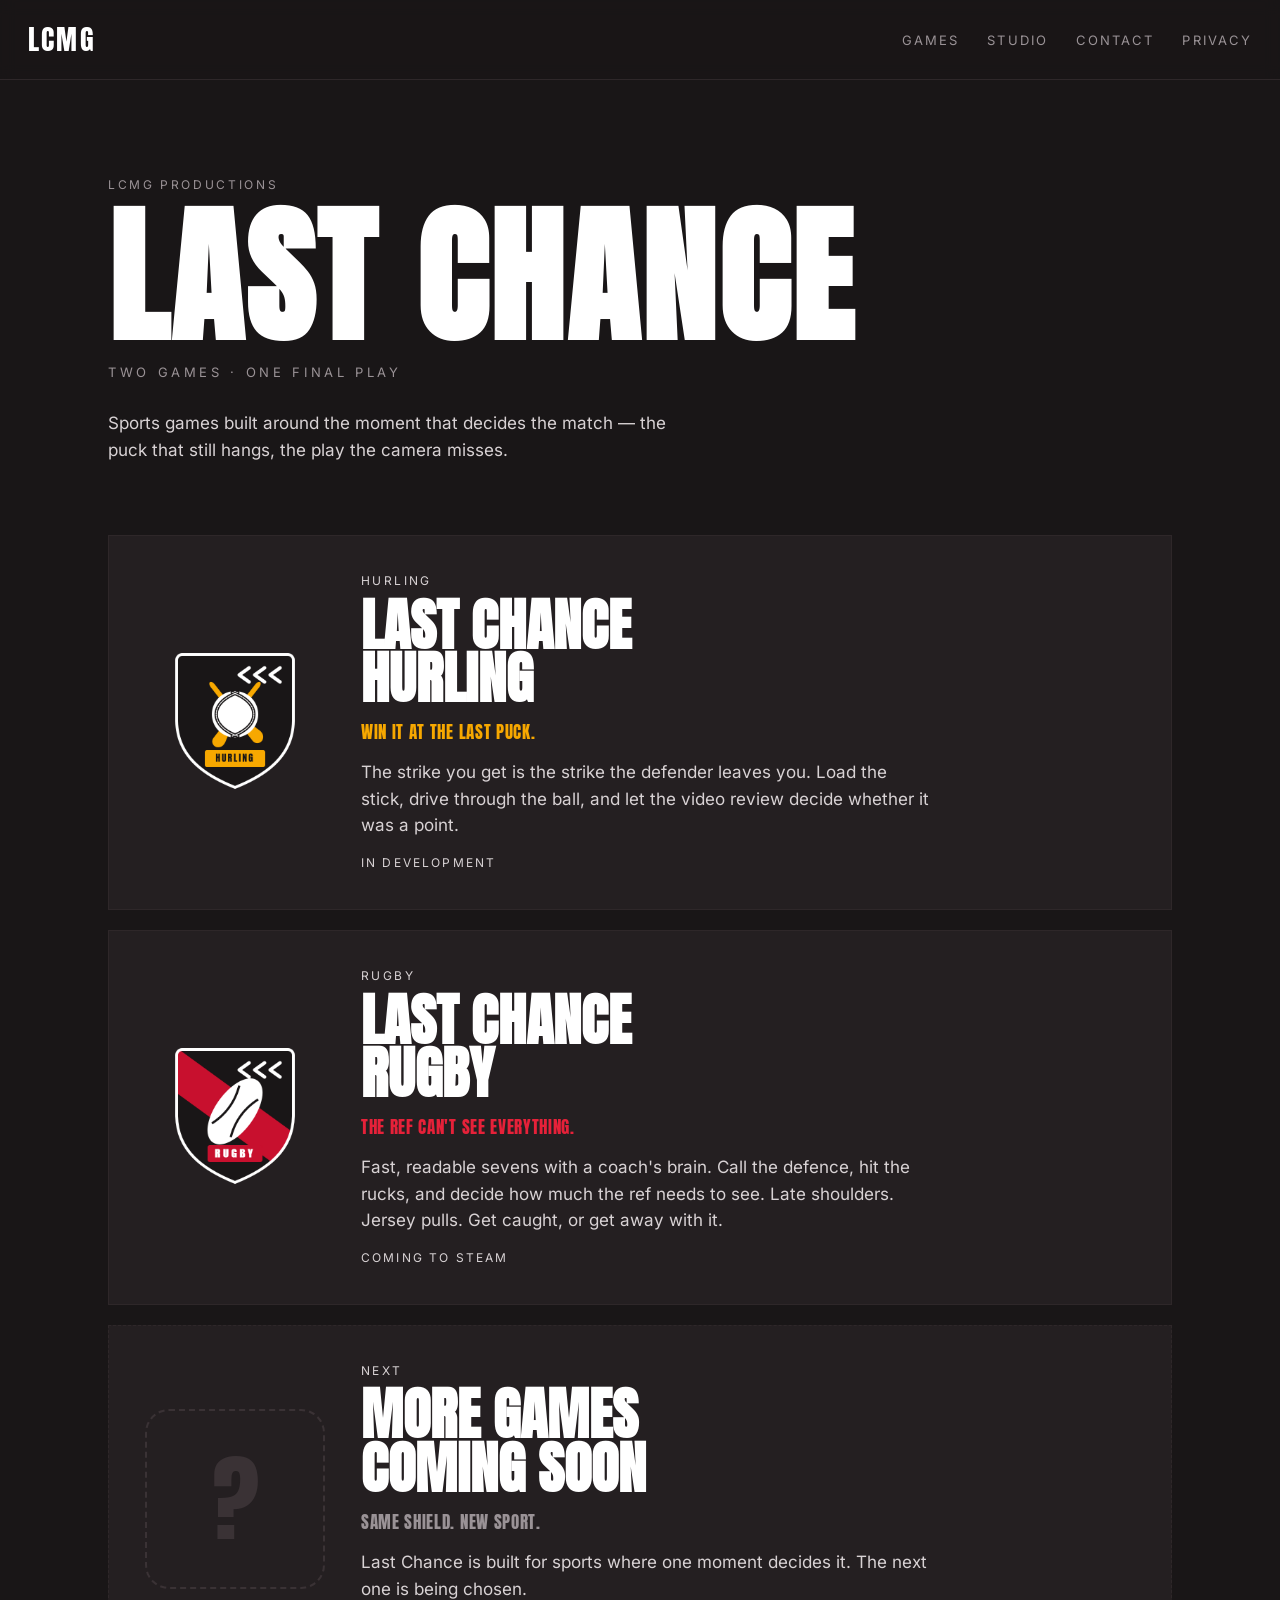
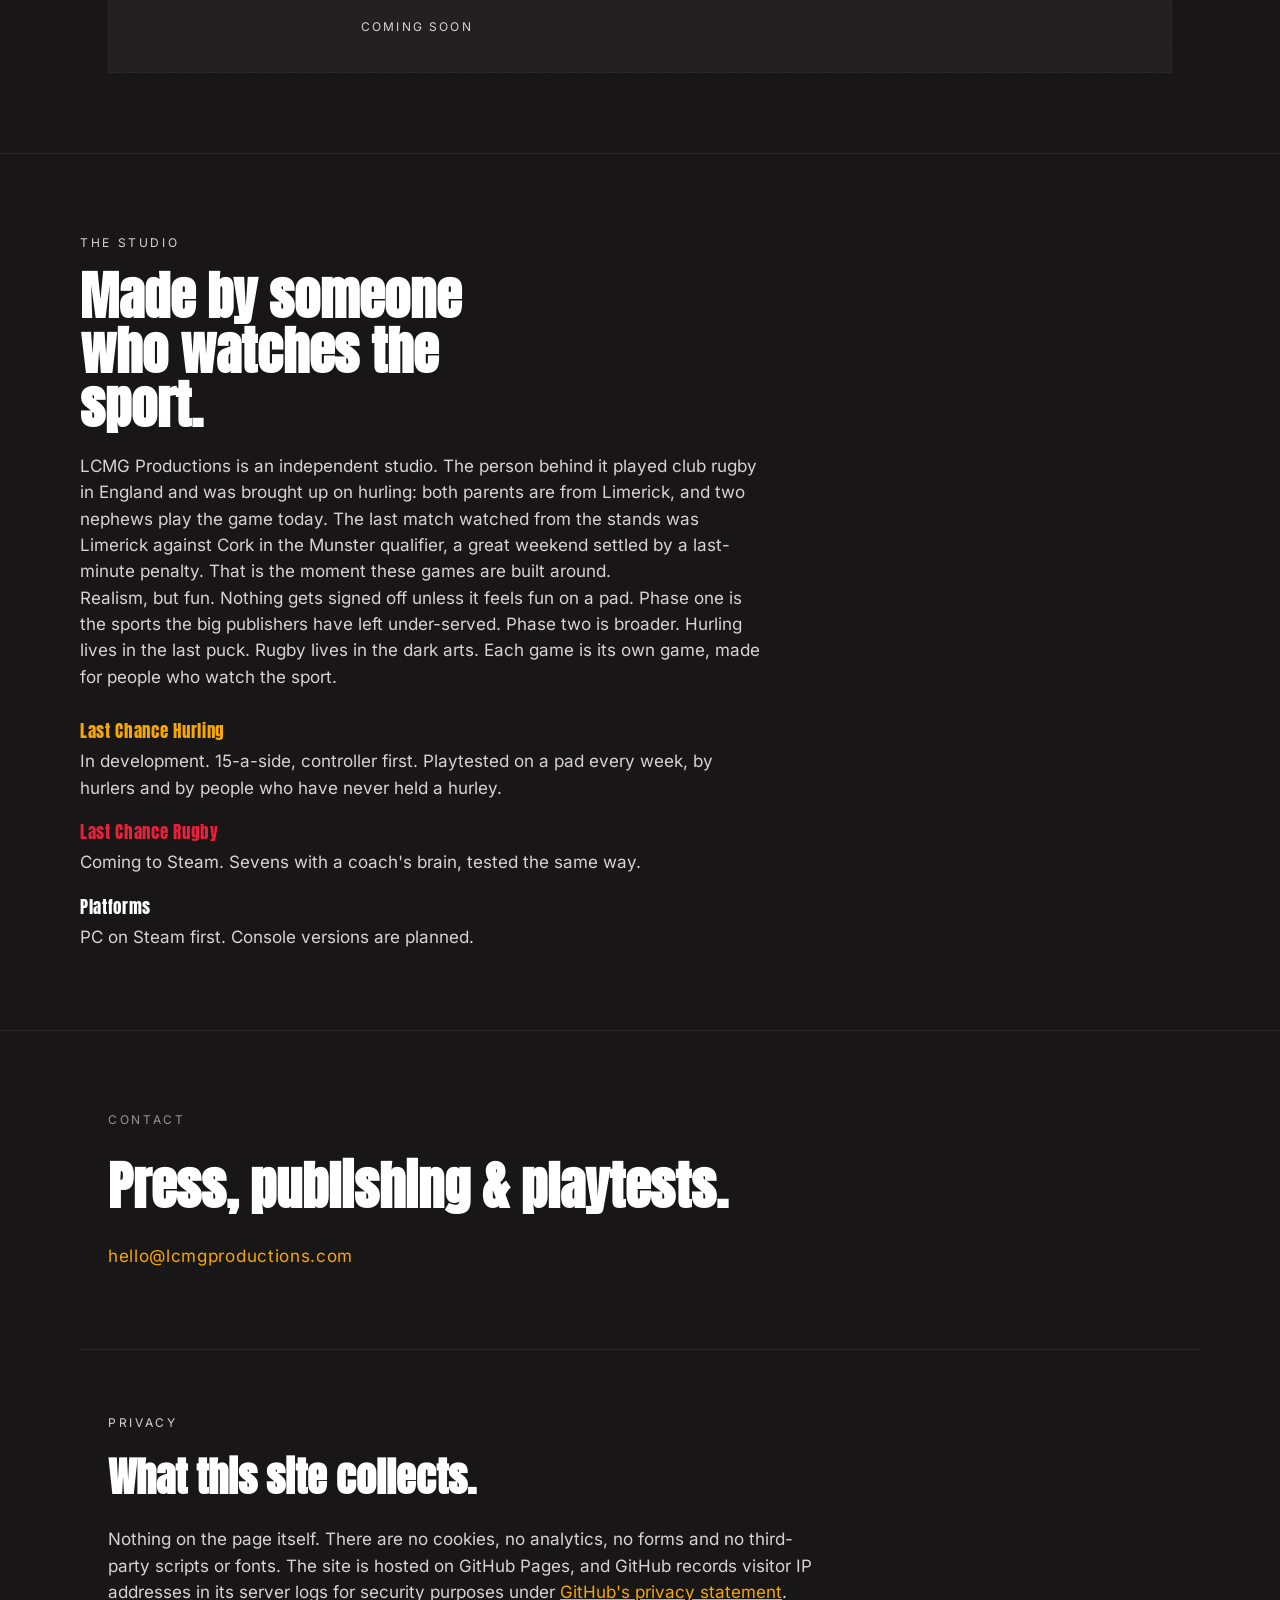
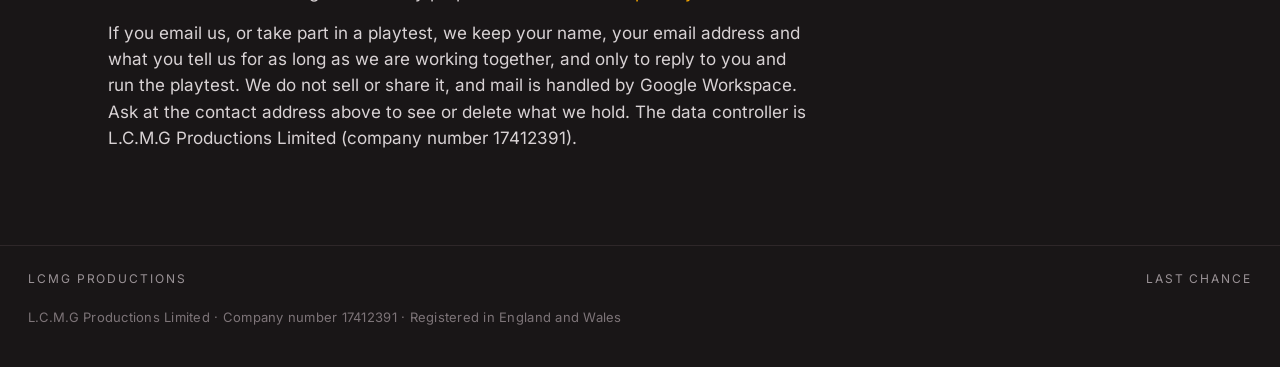
==== index.html @ e0567790 "Footer: L.C.M.G Productions Limited, company number 17412391, registered in England and Wales; the c" ====
<!DOCTYPE html>
<html lang="en">
<head>
  <meta charset="utf-8" />
  <meta name="viewport" content="width=device-width, initial-scale=1" />
  <title>LCMG Productions — Last Chance</title>
  <meta name="description" content="LCMG Productions makes Last Chance Hurling and Last Chance Rugby. Two games. One final play." />
  <meta name="theme-color" content="#191617" />
  <link rel="icon" href="assets/favicon.ico" sizes="any" />
  <link rel="icon" type="image/png" sizes="32x32" href="assets/favicon-32.png" />
  <link rel="icon" type="image/png" sizes="64x64" href="assets/favicon-64.png" />
  <link rel="apple-touch-icon" href="assets/favicon-128.png" />
  <meta property="og:type" content="website" />
  <meta property="og:site_name" content="LCMG Productions" />
  <meta property="og:title" content="Last Chance" />
  <meta property="og:description" content="Two games. One final play. Hurling and rugby from LCMG Productions." />
  <meta property="og:image" content="https://mg08m.github.io/lcmgproductions-site/assets/og-1200x630.jpg" />
  <meta property="og:image:width" content="1200" />
  <meta property="og:image:height" content="630" />
  <meta name="twitter:card" content="summary_large_image" />
  <meta name="twitter:title" content="Last Chance" />
  <meta name="twitter:description" content="Two games. One final play. Hurling and rugby from LCMG Productions." />
  <meta name="twitter:image" content="https://mg08m.github.io/lcmgproductions-site/assets/og-1200x630.jpg" />
  <link rel="stylesheet" href="styles.css" />
  <link rel="canonical" href="https://mg08m.github.io/lcmgproductions-site/" />
</head>
<body>
  <header class="nav">
    <a class="wordmark" href="#top">LCMG</a>
    <nav>
      <a href="#games">Games</a>
      <a href="#studio">Studio</a>
      <a href="#contact">Contact</a>
      <a href="#privacy">Privacy</a>
    </nav>
  </header>

  <main id="top">
    <section class="hero">
      <p class="kicker">LCMG Productions</p>
      <h1>LAST CHANCE</h1>
      <p class="sub">TWO GAMES · ONE FINAL PLAY</p>
      <p class="lede">
        Sports games built around the moment that decides the match —
        the puck that still hangs, the play the camera misses.
      </p>
    </section>

    <section id="games" class="games">
      <article class="game hurling">
        <img class="crest" src="assets/lch-crest.png" alt="Last Chance Hurling crest" />
        <div class="copy">
          <p class="sport">Hurling</p>
          <h2>LAST CHANCE<br />HURLING</h2>
          <p class="tag">WIN IT AT THE LAST PUCK.</p>
          <p>
            The strike you get is the strike the defender leaves you.
            Load the stick, drive through the ball, and let the video review decide
            whether it was a point.
          </p>
          <p class="status">In development</p>
        </div>
      </article>

      <article class="game rugby">
        <img class="crest" src="assets/lcr-crest.png" alt="Last Chance Rugby crest" />
        <div class="copy">
          <p class="sport">Rugby</p>
          <h2>LAST CHANCE<br />RUGBY</h2>
          <p class="tag">THE REF CAN'T SEE EVERYTHING.</p>
          <p>
            Fast, readable sevens with a coach's brain. Call the defence,
            hit the rucks, and decide how much the ref needs to see.
            Late shoulders. Jersey pulls. Get caught, or get away with it.
          </p>
          <p class="status">Coming to Steam</p>
        </div>
      </article>

      <article class="game more">
        <div class="crest crest-more" aria-hidden="true">?</div>
        <div class="copy">
          <p class="sport">Next</p>
          <h2>MORE GAMES<br />COMING SOON</h2>
          <p class="tag">SAME SHIELD. NEW SPORT.</p>
          <p>
            Last Chance is built for sports where one moment decides it.
            The next one is being chosen.
          </p>
          <p class="status">Coming soon</p>
        </div>
      </article>
    </section>

    <section id="studio" class="studio">
      <div class="studio-inner">
        <p class="kicker">The studio</p>
        <h2>Made by someone who watches the sport.</h2>
        <p>
          LCMG Productions is an independent studio. The person behind it
          played club rugby in England and was brought up on hurling: both
          parents are from Limerick, and two nephews play the game today.
          The last match watched from the stands was Limerick against Cork
          in the Munster qualifier, a great weekend settled by a last-minute
          penalty. That is the moment these games are built around.
        </p>
        <p>
          Realism, but fun. Nothing gets signed off unless it feels fun on a
          pad. Phase one is the sports the big publishers have left
          under-served. Phase two is broader. Hurling lives in the last puck.
          Rugby lives in the dark arts. Each game is its own game, made for
          people who watch the sport.
        </p>
        <dl class="progress">
          <div><dt>Last Chance Hurling</dt><dd>In development. 15-a-side, controller first. Playtested on a pad every week, by hurlers and by people who have never held a hurley.</dd></div>
          <div><dt>Last Chance Rugby</dt><dd>Coming to Steam. Sevens with a coach's brain, tested the same way.</dd></div>
          <div><dt>Platforms</dt><dd>PC on Steam first. Console versions are planned.</dd></div>
        </dl>
      </div>
    </section>

    <section id="contact" class="contact">
      <p class="kicker">Contact</p>
      <h2>Press, publishing &amp; playtests.</h2>
      <p>
        <a href="mailto:hello@lcmgproductions.com">hello@lcmgproductions.com</a>
      </p>
    </section>
    <section id="privacy" class="privacy">
      <p class="kicker">Privacy</p>
      <h2>What this site collects.</h2>
      <p>
        Nothing on the page itself. There are no cookies, no analytics, no
        forms and no third-party scripts or fonts. The site is hosted on
        GitHub Pages, and GitHub records visitor IP addresses in its server
        logs for security purposes under
        <a href="https://docs.github.com/en/site-policy/privacy-policies/github-general-privacy-statement">GitHub's privacy statement</a>.
      </p>
      <p>
        If you email us, or take part in a playtest, we keep your name, your
        email address and what you tell us for as long as we are working
        together, and only to reply to you and run the playtest. We do not
        sell or share it, and mail is handled by Google Workspace. Ask at the
        contact address above to see or delete what we hold. The data
        controller is L.C.M.G Productions Limited (company number 17412391).
      </p>
    </section>
  </main>

  <footer>
    <div class="foot-row">
      <span>LCMG Productions</span>
      <span>Last Chance</span>
    </div>
    <p class="legal">
      L.C.M.G Productions Limited &middot; Company number 17412391 &middot;
      Registered in England and Wales
    </p>
  </footer>
</body>
</html>
---- styles.css ----
@font-face {
  font-family: "Anton";
  font-style: normal;
  font-weight: 400;
  font-display: swap;
  src: url("fonts/anton-latin.woff2") format("woff2");
}
@font-face {
  font-family: "Inter";
  font-style: normal;
  font-weight: 400 600;
  font-display: swap;
  src: url("fonts/inter-latin.woff2") format("woff2");
}

:root {
  --ground: #191617;
  --panel: #241f21;
  --ink: #ffffff;
  --dim: #9a9296;
  --crimson: #c8102e;
  --crimson-hot: #e62139;
  --saffron: #f7a800;
  --max: 1120px;
}

* { box-sizing: border-box; margin: 0; padding: 0; }

html { scroll-behavior: smooth; }

body {
  background: var(--ground);
  color: var(--ink);
  font-family: Inter, system-ui, sans-serif;
  font-size: 17px;
  line-height: 1.55;
}

a { color: inherit; }

.nav {
  position: sticky;
  top: 0;
  z-index: 10;
  display: flex;
  align-items: center;
  justify-content: space-between;
  padding: 18px 28px;
  background: rgba(25, 22, 23, 0.92);
  border-bottom: 1px solid #2e2729;
  backdrop-filter: blur(8px);
}

.wordmark {
  font-family: Anton, Impact, sans-serif;
  font-size: 28px;
  letter-spacing: 0.08em;
  text-decoration: none;
}

.nav nav { display: flex; gap: 28px; }
.nav nav a {
  color: var(--dim);
  text-decoration: none;
  font-size: 13px;
  letter-spacing: 0.16em;
  text-transform: uppercase;
}
.nav nav a:hover { color: var(--ink); }

.hero {
  max-width: var(--max);
  margin: 0 auto;
  padding: 96px 28px 72px;
}

.kicker {
  color: var(--dim);
  letter-spacing: 0.22em;
  text-transform: uppercase;
  font-size: 12px;
  margin-bottom: 16px;
}

.hero h1 {
  font-family: Anton, Impact, sans-serif;
  font-size: clamp(72px, 14vw, 148px);
  line-height: 0.9;
  letter-spacing: 0.02em;
}

.hero .sub {
  margin-top: 18px;
  letter-spacing: 0.28em;
  color: var(--dim);
  font-size: 13px;
}

.hero .lede {
  max-width: 560px;
  margin-top: 28px;
  color: #d8d2d4;
}

.games {
  max-width: var(--max);
  margin: 0 auto;
  padding: 0 28px 80px;
  display: grid;
  gap: 20px;
}

.game {
  display: grid;
  grid-template-columns: 180px 1fr;
  gap: 36px;
  align-items: center;
  background: var(--panel);
  padding: 36px;
  border: 1px solid #2e2729;
}

.game .crest {
  width: 180px;
  height: 180px;
  object-fit: contain;
}

.sport {
  letter-spacing: 0.2em;
  text-transform: uppercase;
  font-size: 12px;
  color: var(--dim);
}

.game h2 {
  font-family: Anton, Impact, sans-serif;
  font-size: clamp(36px, 6vw, 56px);
  line-height: 0.95;
  margin: 8px 0 14px;
}

.tag {
  font-family: Anton, Impact, sans-serif;
  letter-spacing: 0.04em;
  margin-bottom: 14px;
}

.rugby .tag { color: var(--crimson-hot); }
.hurling .tag { color: var(--saffron); }
.more .tag { color: var(--dim); }

.game.more { border-style: dashed; }
.crest-more {
  display: grid;
  place-items: center;
  font-family: Anton, Impact, sans-serif;
  font-size: 96px;
  color: #3a3235;
  border: 2px dashed #3a3235;
  border-radius: 24px;
}

.game p { color: #d8d2d4; max-width: 52ch; }

.status {
  margin-top: 16px;
  font-size: 12px;
  letter-spacing: 0.18em;
  text-transform: uppercase;
  color: var(--dim);
}

.progress { display: grid; gap: 18px; margin-top: 28px; }
.progress dt {
  font-family: Anton, Impact, sans-serif;
  letter-spacing: 0.04em;
  color: var(--saffron);
  margin-bottom: 4px;
}
.progress div:nth-child(2) dt { color: var(--crimson-hot); }
.progress div:nth-child(3) dt { color: var(--ink); }
.progress dd { color: #d8d2d4; max-width: 60ch; }

.privacy {
  max-width: var(--max);
  margin: 0 auto;
  padding: 64px 28px 80px;
  border-top: 1px solid #2e2729;
}
.privacy h2 {
  font-family: Anton, Impact, sans-serif;
  font-size: clamp(28px, 4vw, 40px);
  margin: 8px 0 18px;
}
.privacy p { color: #d8d2d4; max-width: 64ch; margin-bottom: 14px; }
.privacy a { color: var(--saffron); }

.studio {
  border-top: 1px solid #2e2729;
  border-bottom: 1px solid #2e2729;
  padding: 80px 28px;
}

.studio-inner { max-width: var(--max); margin: 0 auto; }

.studio h2 {
  font-family: Anton, Impact, sans-serif;
  font-size: clamp(32px, 5vw, 52px);
  line-height: 1.05;
  max-width: 16ch;
  margin-bottom: 20px;
}

.studio p { max-width: 62ch; color: #d8d2d4; }

.contact {
  max-width: var(--max);
  margin: 0 auto;
  padding: 80px 28px;
}

.contact h2 {
  font-family: Anton, Impact, sans-serif;
  font-size: clamp(32px, 5vw, 52px);
  margin-bottom: 16px;
}

.contact a {
  color: var(--saffron);
  text-decoration: none;
  letter-spacing: 0.04em;
}
.contact a:hover { text-decoration: underline; }

footer {
  padding: 24px 28px 40px;
  color: var(--dim);
  font-size: 12px;
  letter-spacing: 0.16em;
  text-transform: uppercase;
  border-top: 1px solid #2e2729;
}
.foot-row { display: flex; justify-content: space-between; }
footer .legal {
  margin-top: 18px;
  text-transform: none;
  letter-spacing: 0.02em;
  font-size: 13px;
  color: #7d7478;
}

@media (max-width: 720px) {
  .game { grid-template-columns: 1fr; }
  .game .crest { width: 140px; height: 140px; }
  .nav nav { gap: 16px; }
}
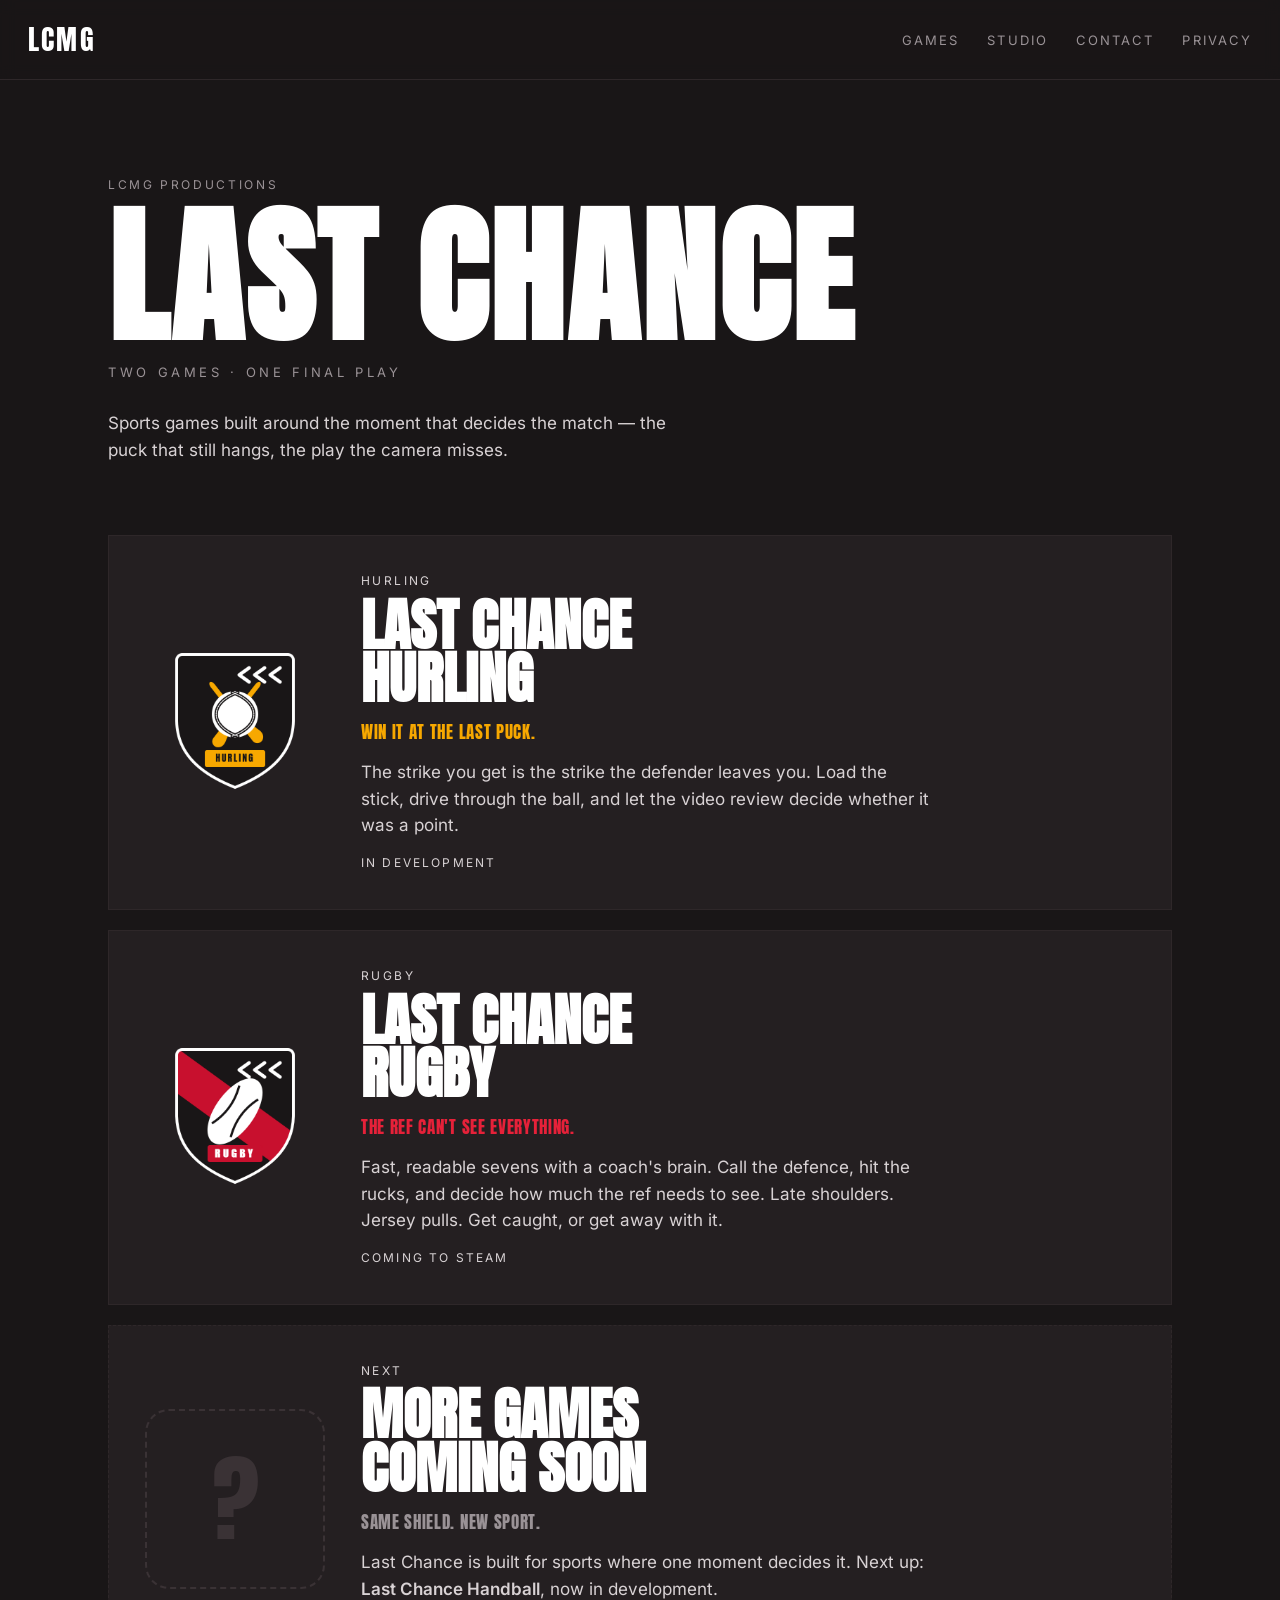
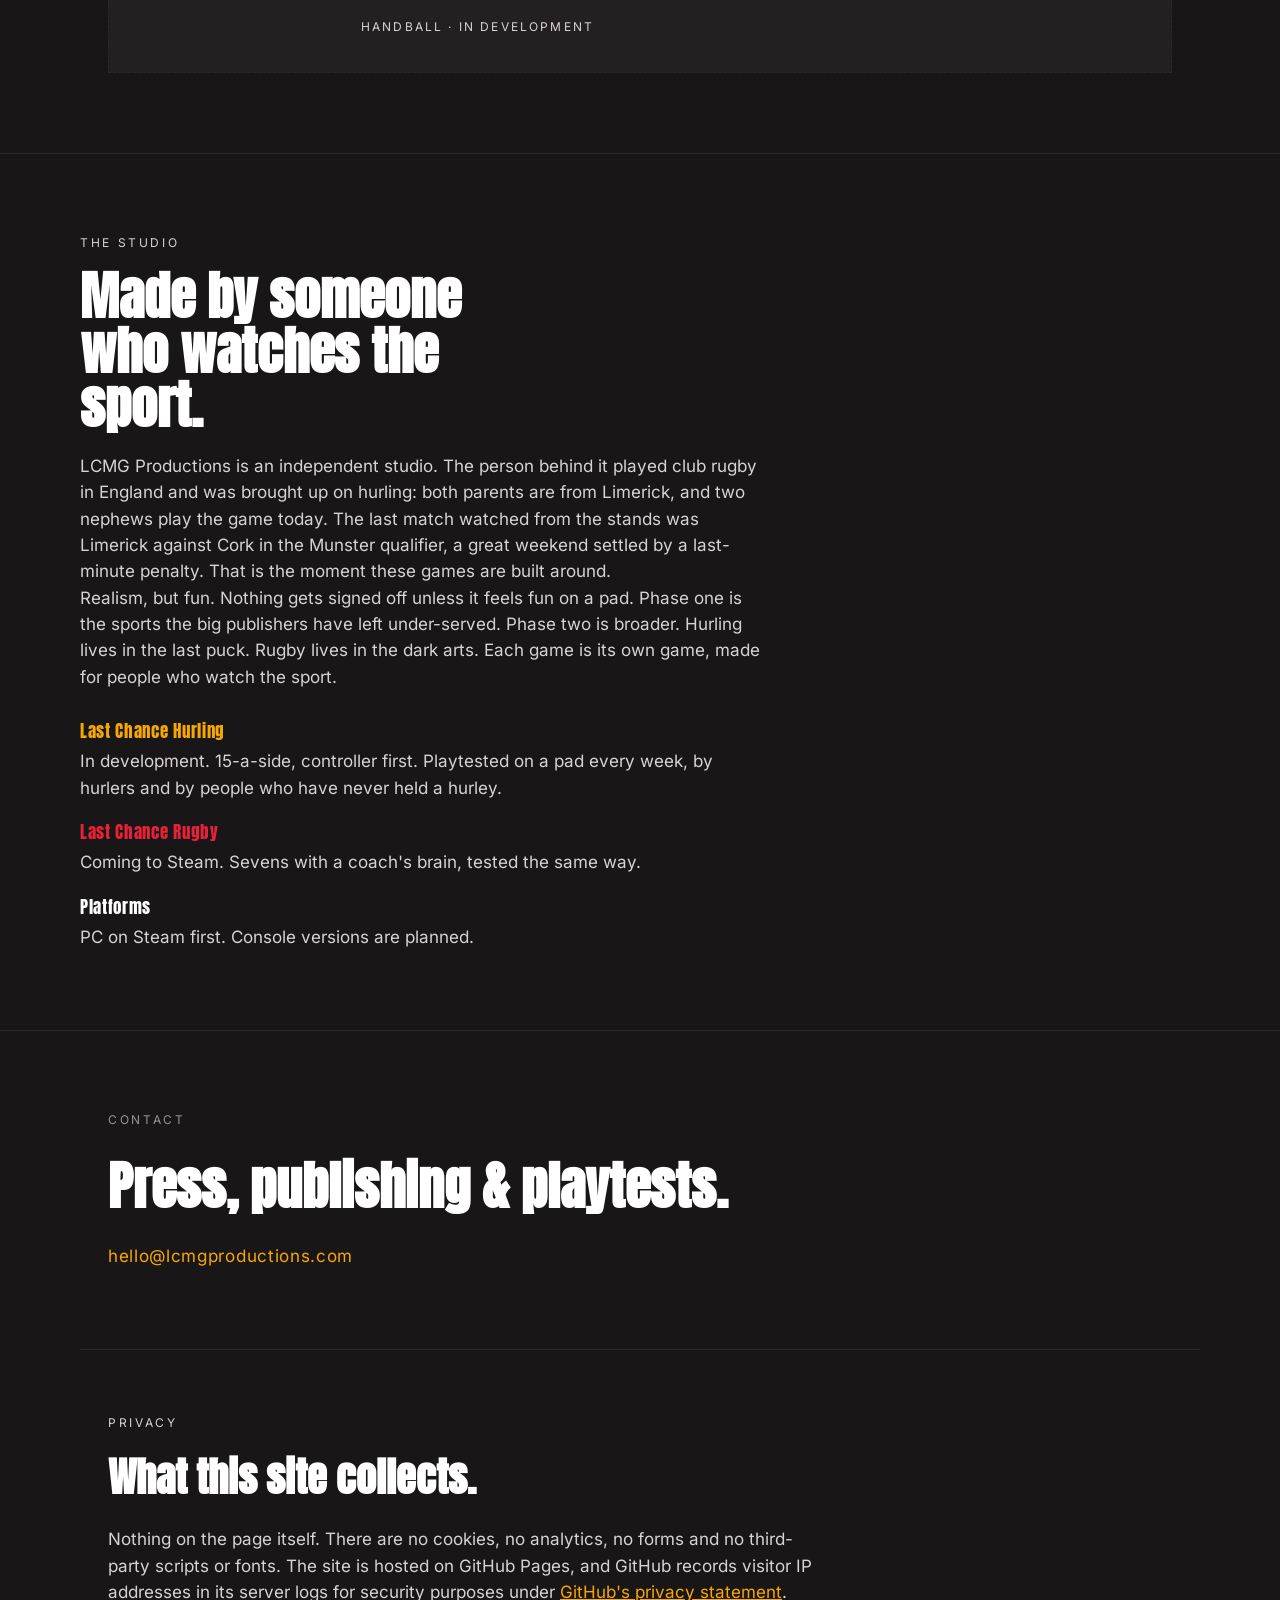
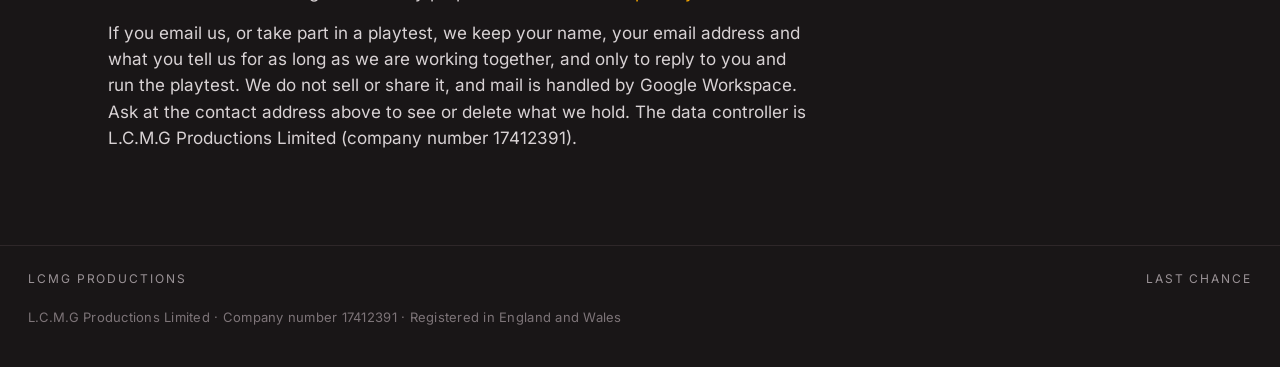
==== commit d30ff85f: "Coming-soon card names Handball as the next Last Chance game Co-Authored-By: Claude Fable 5.1 <norep" ====
--- a/index.html
+++ b/index.html
@@ -14,15 +14,15 @@
   <meta property="og:site_name" content="LCMG Productions" />
   <meta property="og:title" content="Last Chance" />
   <meta property="og:description" content="Two games. One final play. Hurling and rugby from LCMG Productions." />
-  <meta property="og:image" content="https://mg08m.github.io/lcmgproductions-site/assets/og-1200x630.jpg" />
+  <meta property="og:image" content="https://lcmgproductions.com/assets/og-1200x630.jpg" />
   <meta property="og:image:width" content="1200" />
   <meta property="og:image:height" content="630" />
   <meta name="twitter:card" content="summary_large_image" />
   <meta name="twitter:title" content="Last Chance" />
   <meta name="twitter:description" content="Two games. One final play. Hurling and rugby from LCMG Productions." />
-  <meta name="twitter:image" content="https://mg08m.github.io/lcmgproductions-site/assets/og-1200x630.jpg" />
+  <meta name="twitter:image" content="https://lcmgproductions.com/assets/og-1200x630.jpg" />
   <link rel="stylesheet" href="styles.css" />
-  <link rel="canonical" href="https://mg08m.github.io/lcmgproductions-site/" />
+  <link rel="canonical" href="https://lcmgproductions.com/" />
 </head>
 <body>
   <header class="nav">
@@ -85,9 +85,9 @@
           <p class="tag">SAME SHIELD. NEW SPORT.</p>
           <p>
             Last Chance is built for sports where one moment decides it.
-            The next one is being chosen.
+            Next up: <strong>Last Chance Handball</strong>, now in development.
           </p>
-          <p class="status">Coming soon</p>
+          <p class="status">Handball &middot; In development</p>
         </div>
       </article>
     </section>
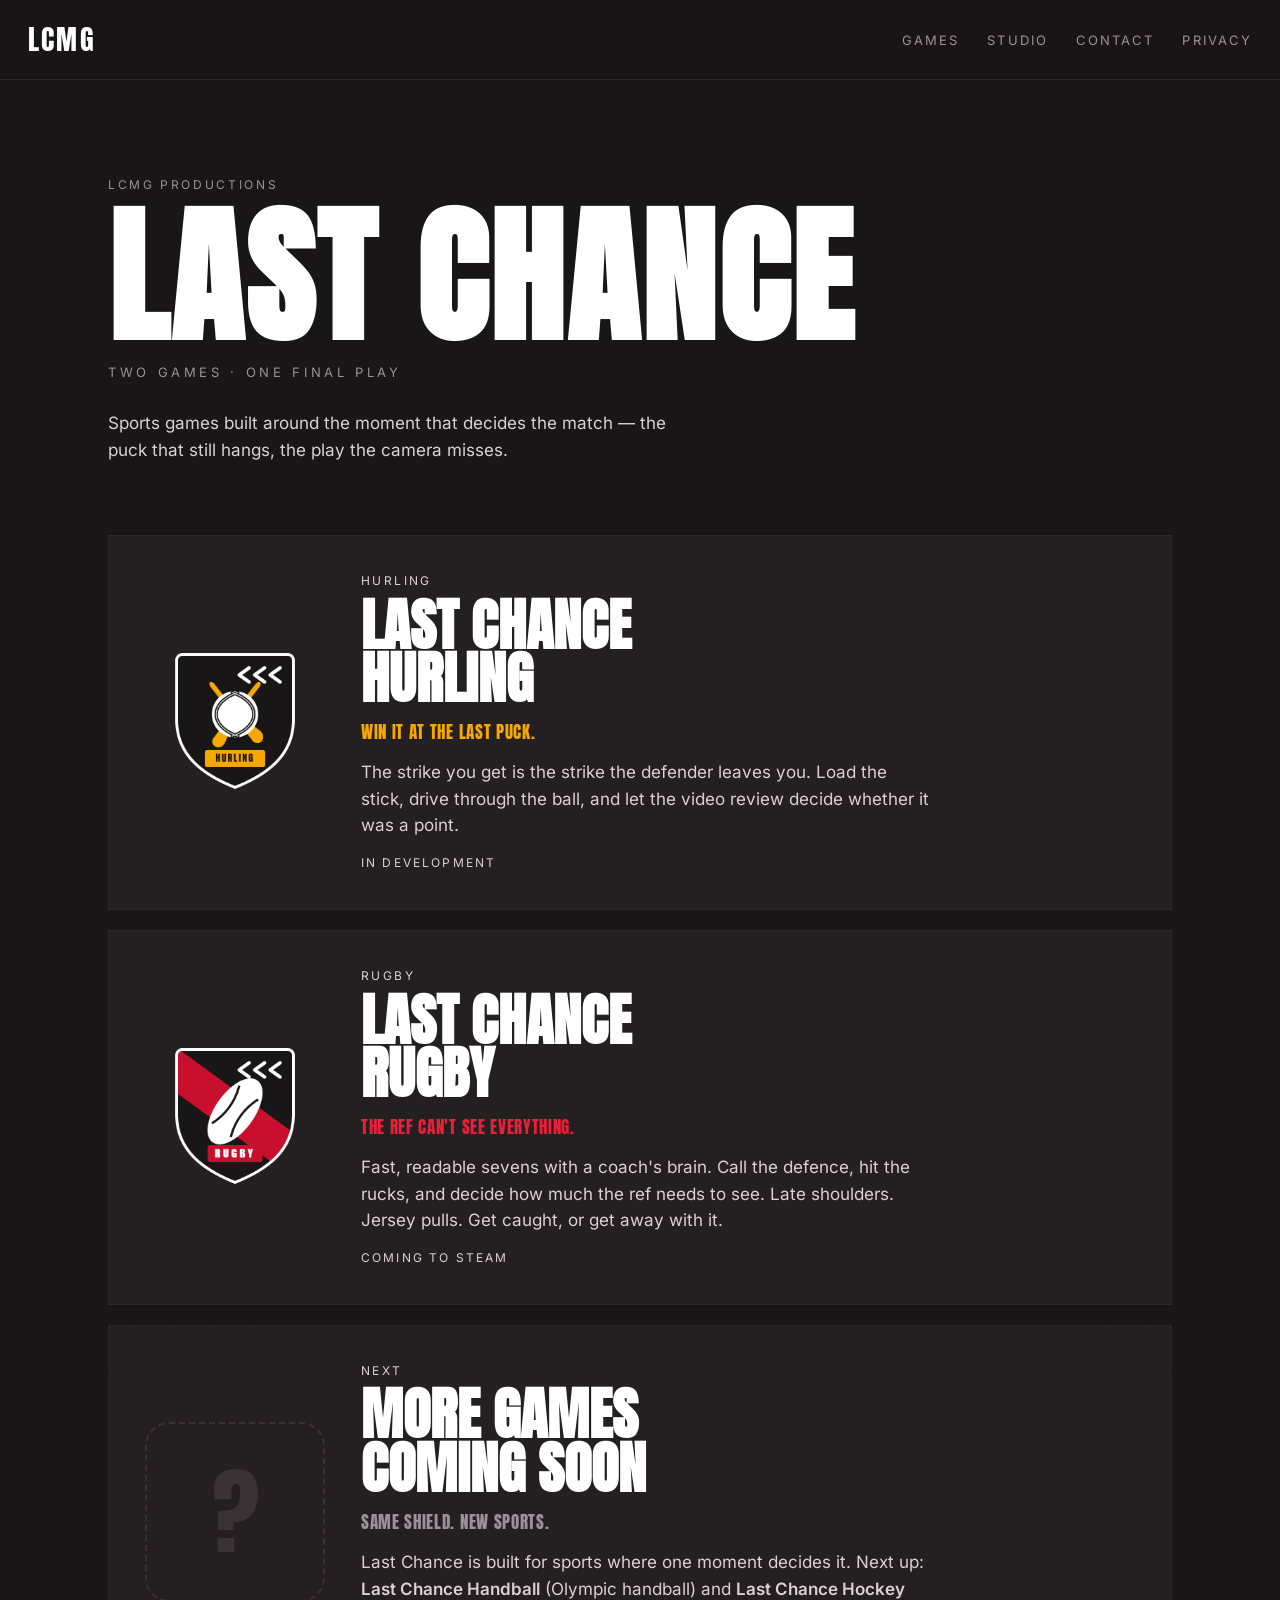
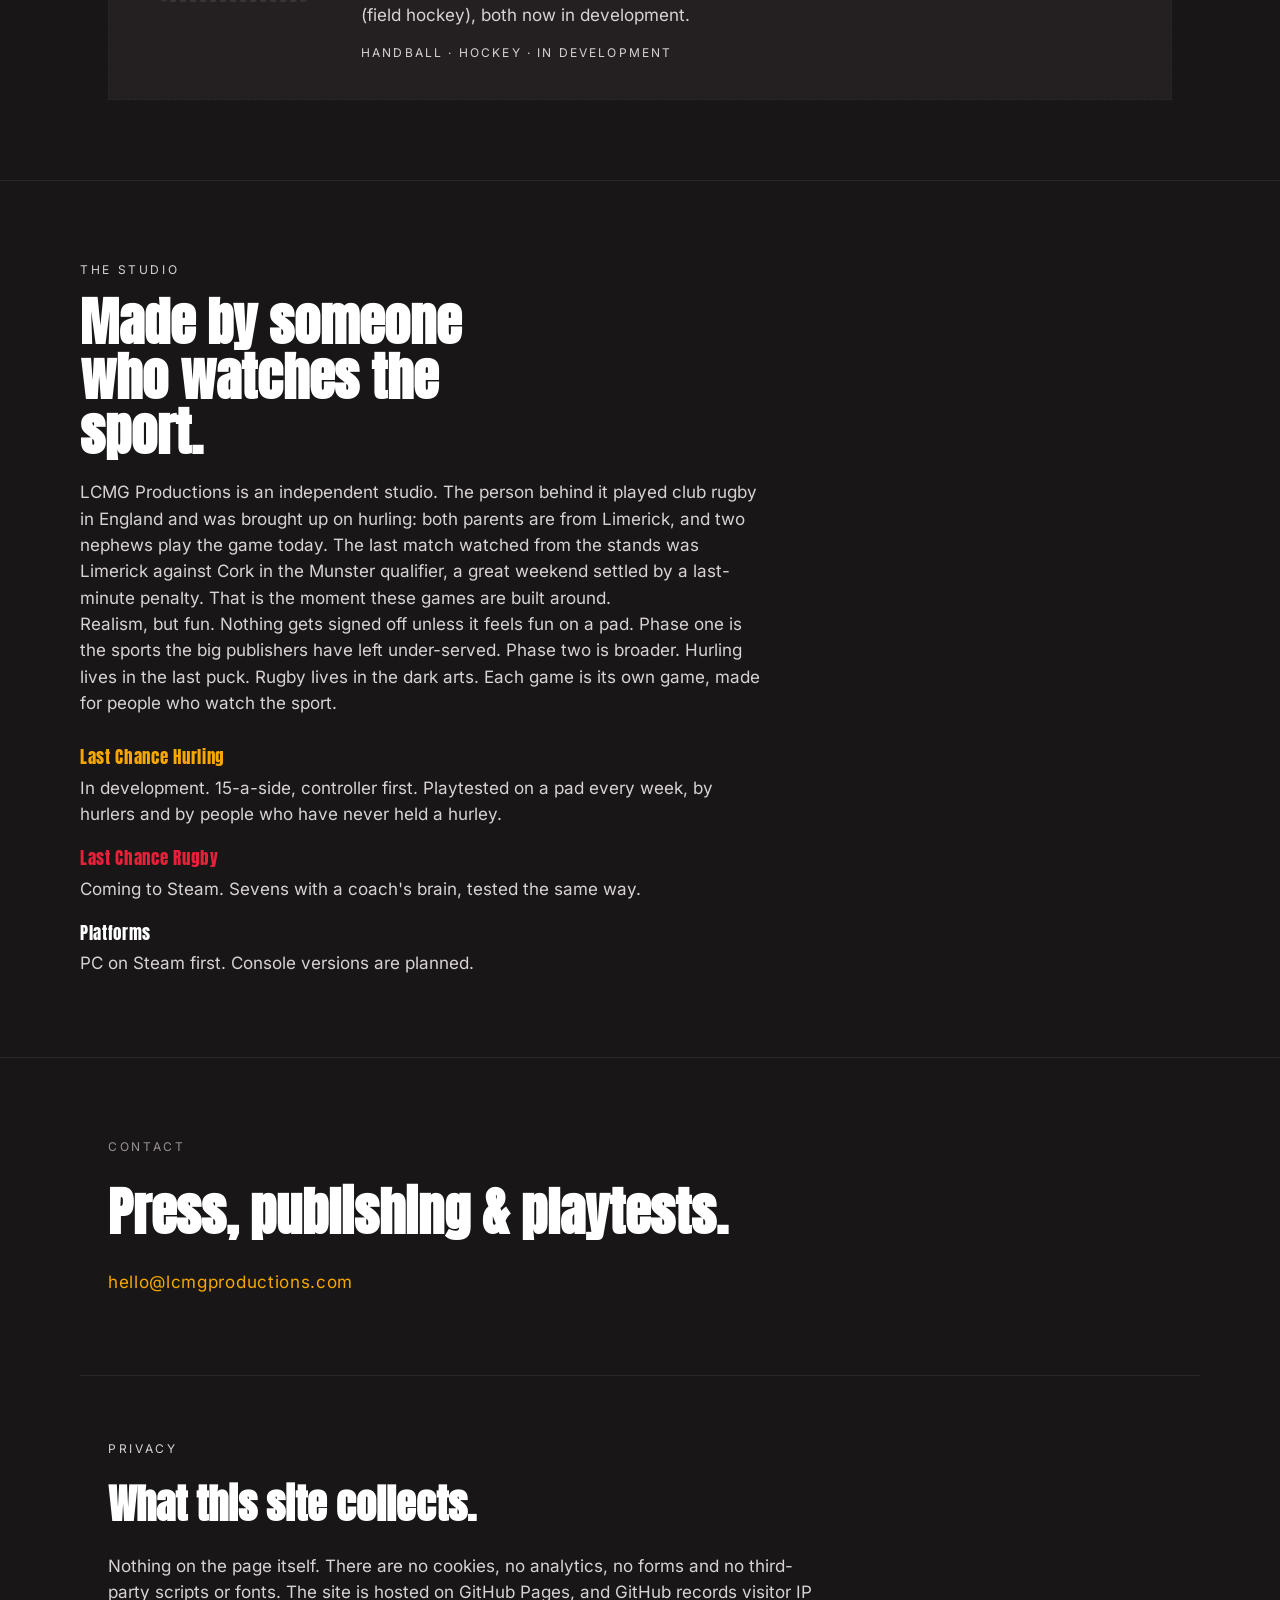
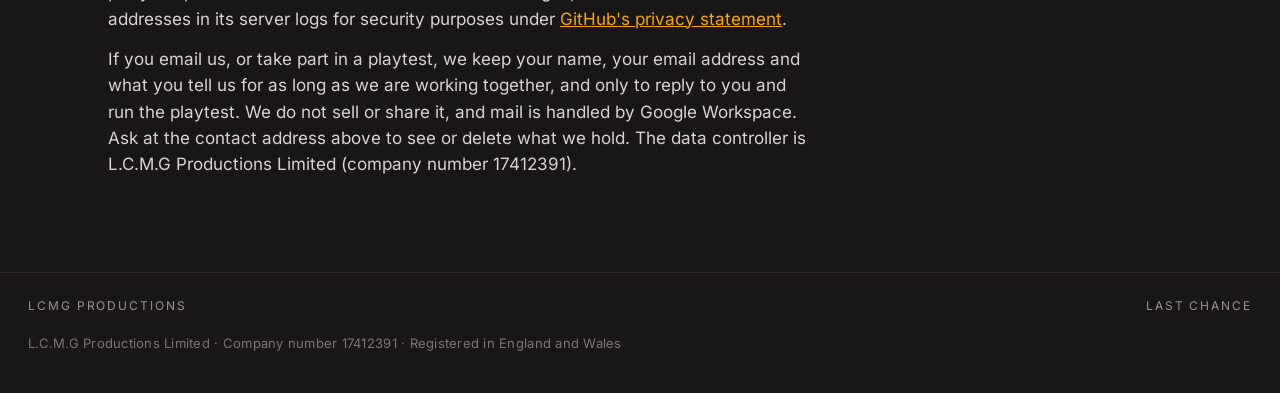
==== commit 1c902042: "Coming-soon card: Olympic handball and field hockey, both in development Co-Authored-By: Claude Fabl" ====
--- a/index.html
+++ b/index.html
@@ -82,12 +82,14 @@
         <div class="copy">
           <p class="sport">Next</p>
           <h2>MORE GAMES<br />COMING SOON</h2>
-          <p class="tag">SAME SHIELD. NEW SPORT.</p>
+          <p class="tag">SAME SHIELD. NEW SPORTS.</p>
           <p>
             Last Chance is built for sports where one moment decides it.
-            Next up: <strong>Last Chance Handball</strong>, now in development.
+            Next up: <strong>Last Chance Handball</strong> (Olympic handball)
+            and <strong>Last Chance Hockey</strong> (field hockey), both now
+            in development.
           </p>
-          <p class="status">Handball &middot; In development</p>
+          <p class="status">Handball &middot; Hockey &middot; In development</p>
         </div>
       </article>
     </section>
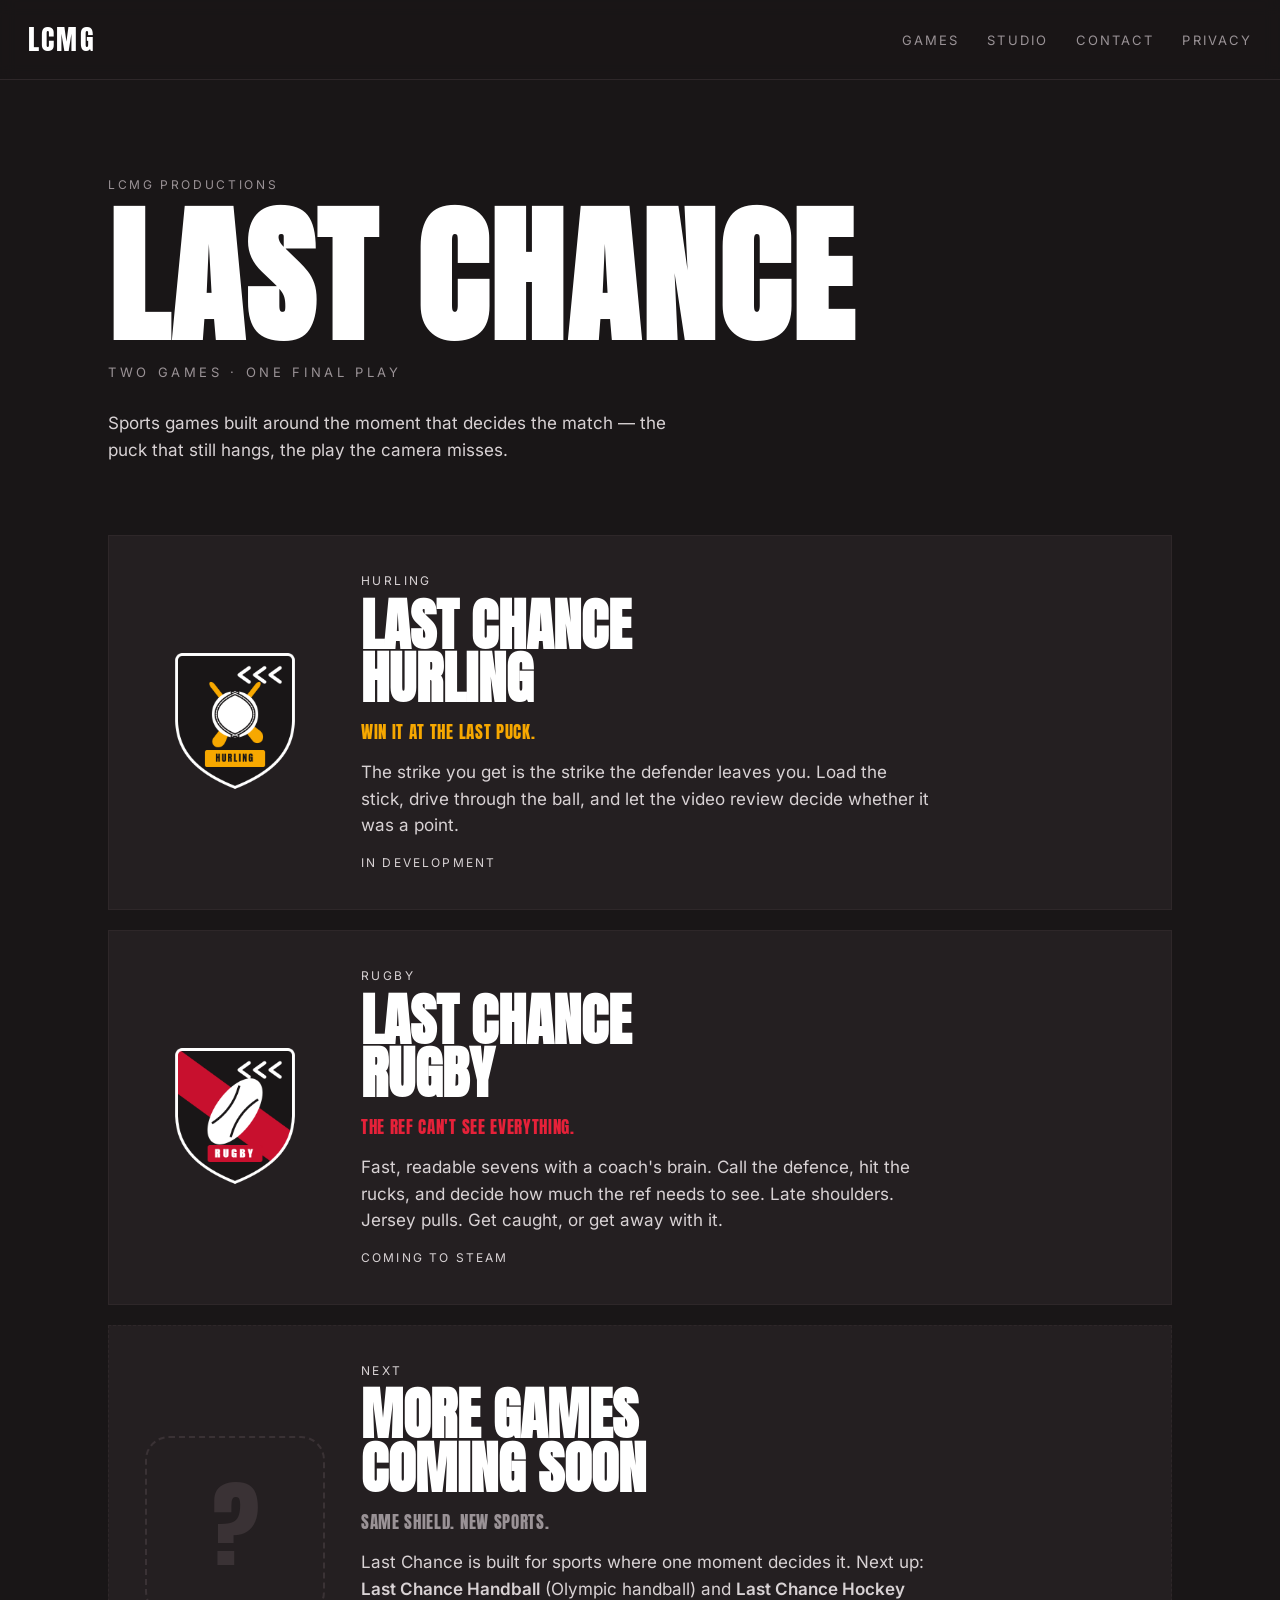
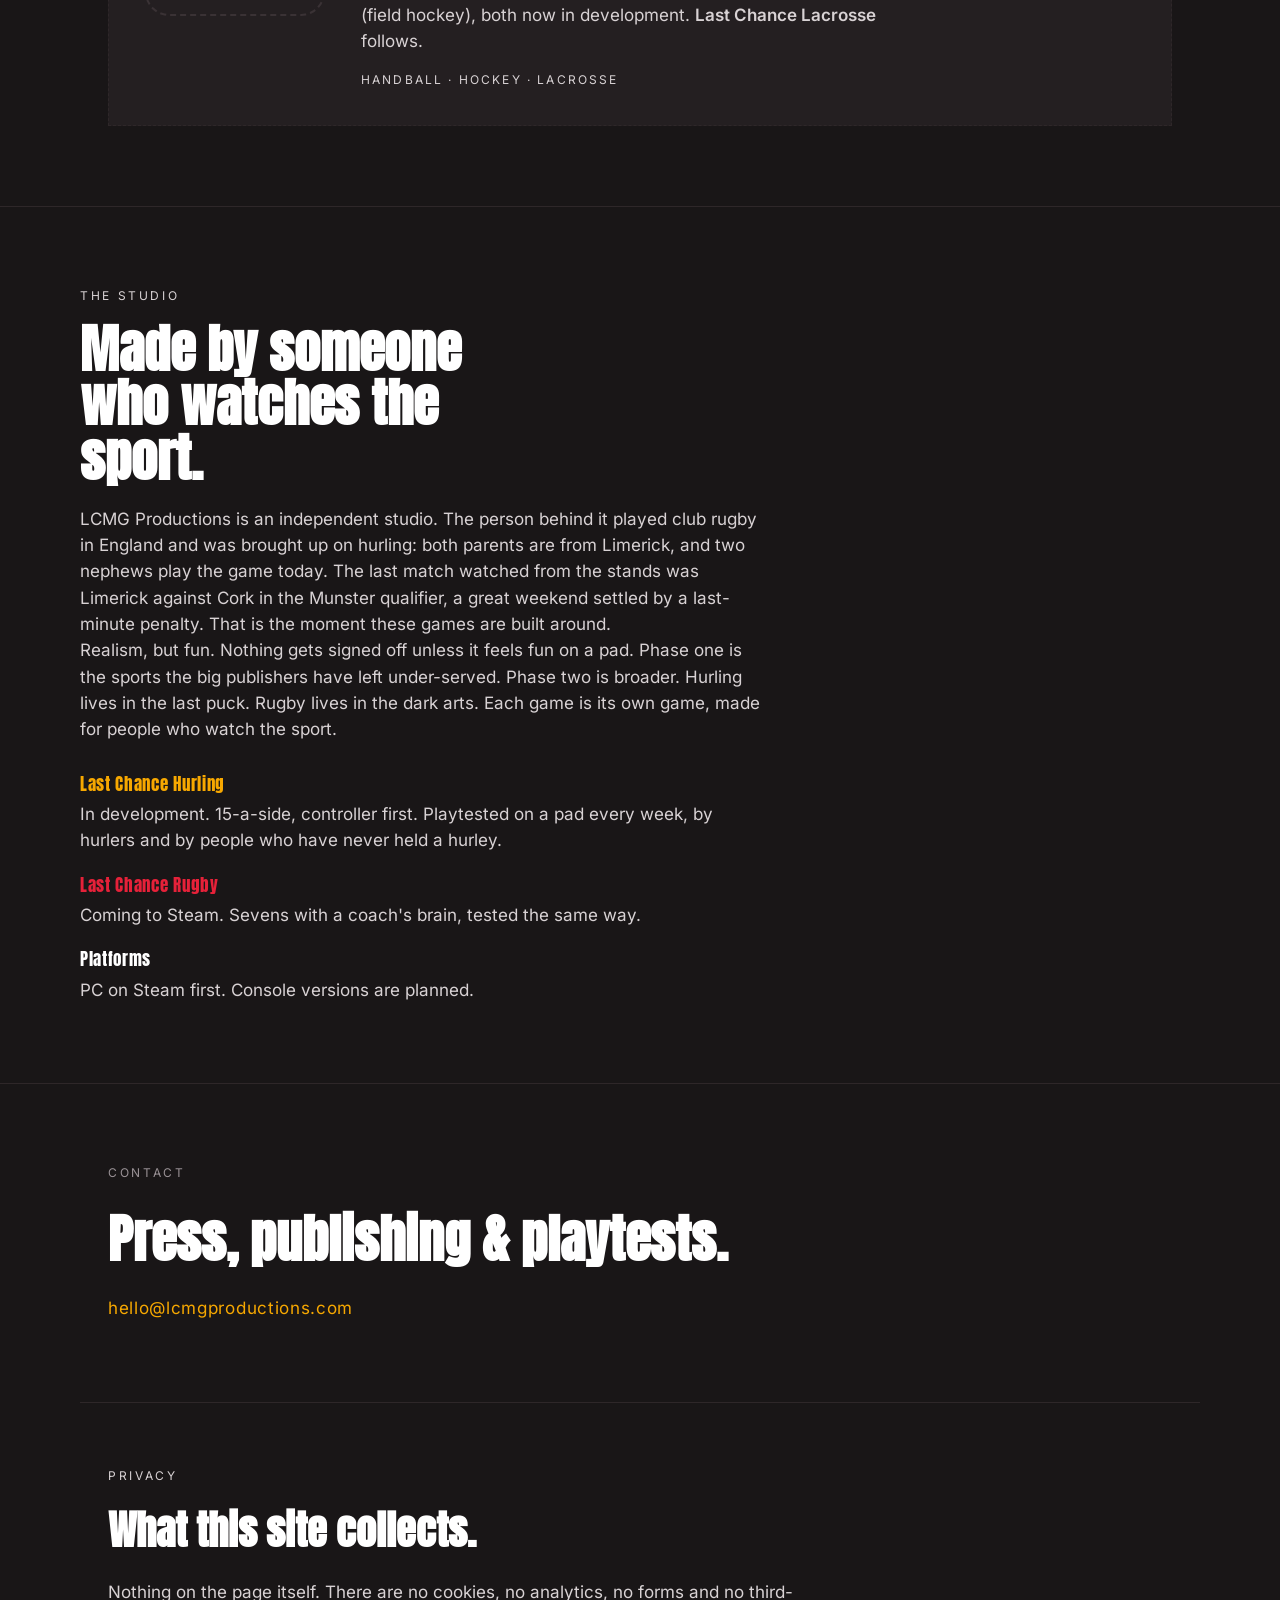
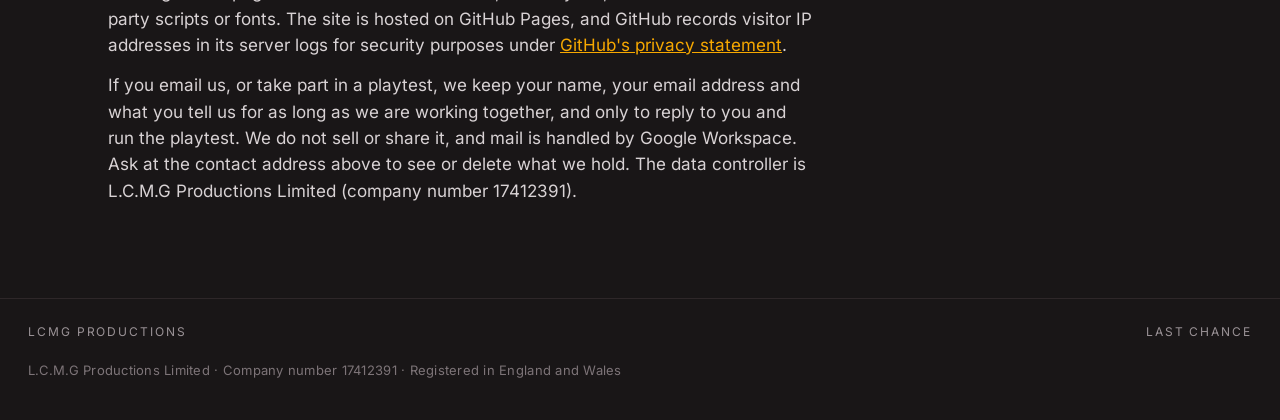
==== commit 25d9a68c: "Coming-soon card: Lacrosse follows Handball and Hockey Co-Authored-By: Claude Fable 5.1 <noreply@ant" ====
--- a/index.html
+++ b/index.html
@@ -87,9 +87,9 @@
             Last Chance is built for sports where one moment decides it.
             Next up: <strong>Last Chance Handball</strong> (Olympic handball)
             and <strong>Last Chance Hockey</strong> (field hockey), both now
-            in development.
+            in development. <strong>Last Chance Lacrosse</strong> follows.
           </p>
-          <p class="status">Handball &middot; Hockey &middot; In development</p>
+          <p class="status">Handball &middot; Hockey &middot; Lacrosse</p>
         </div>
       </article>
     </section>
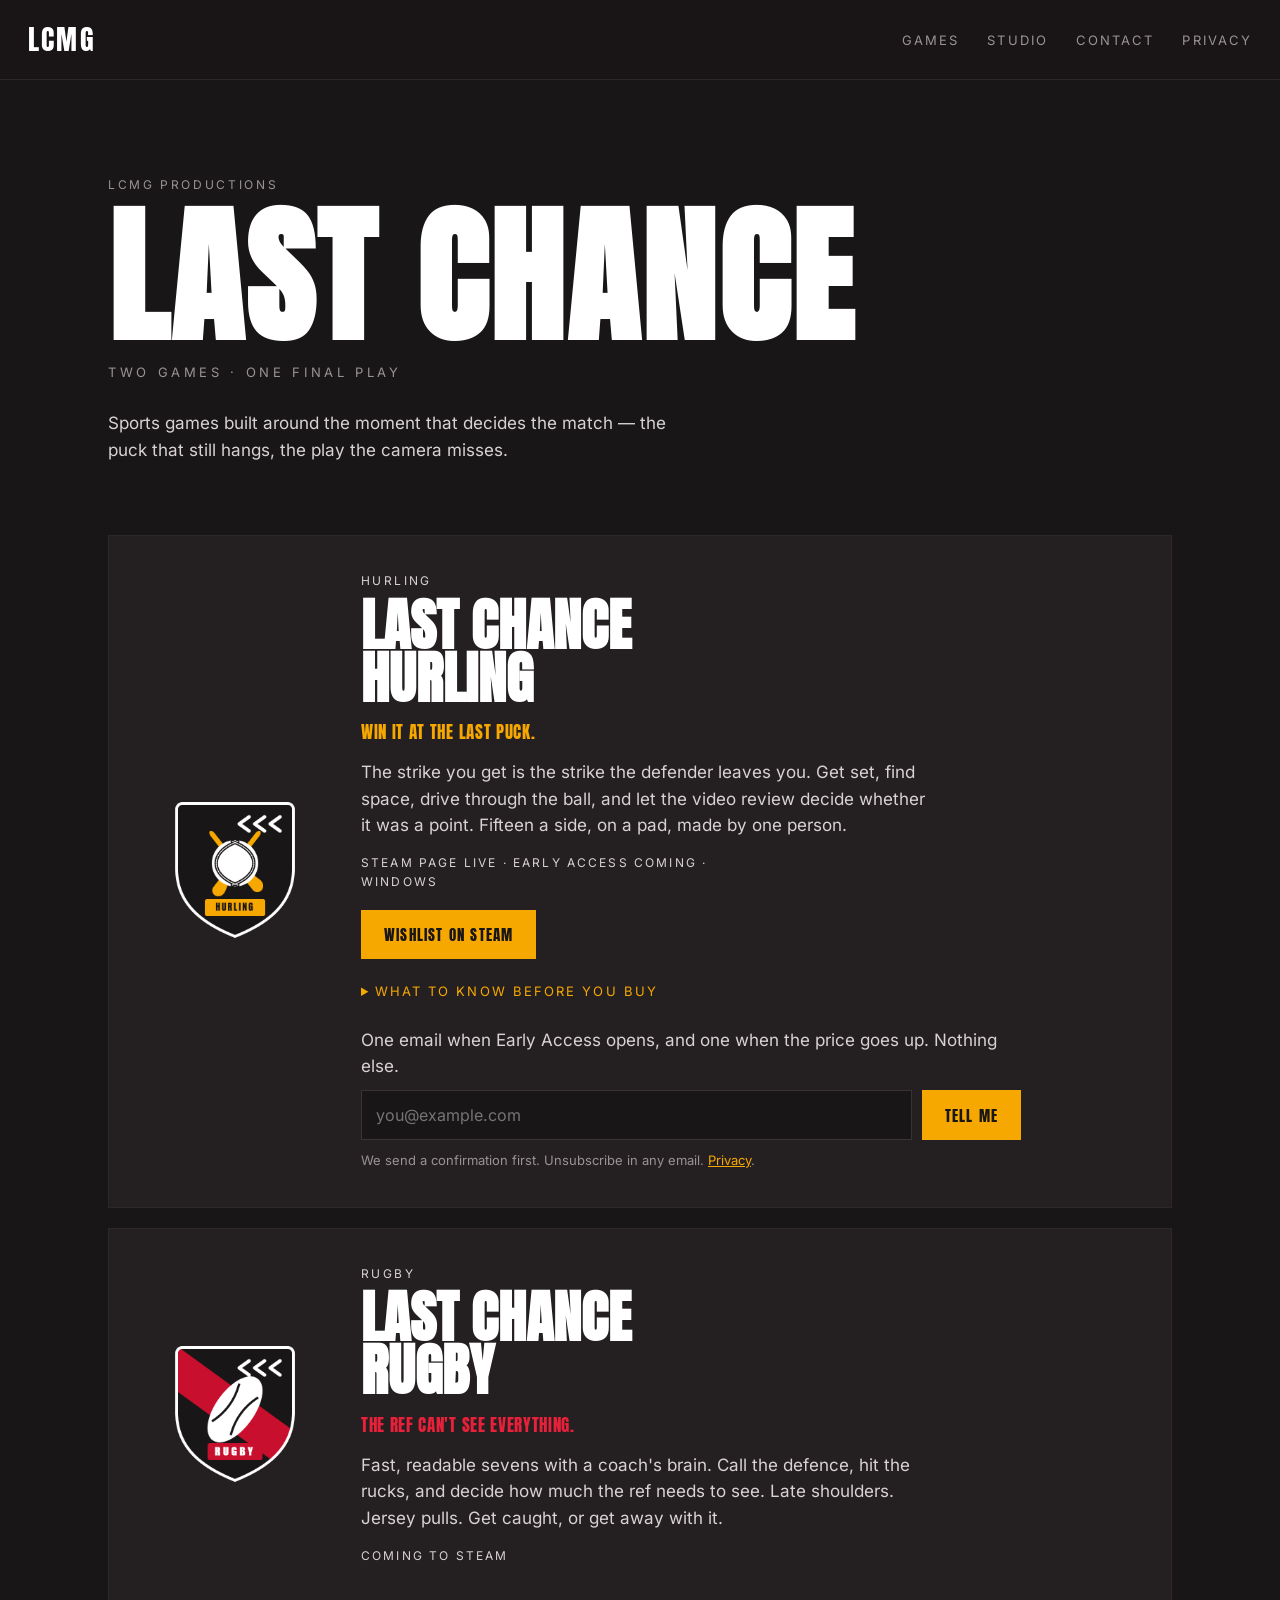
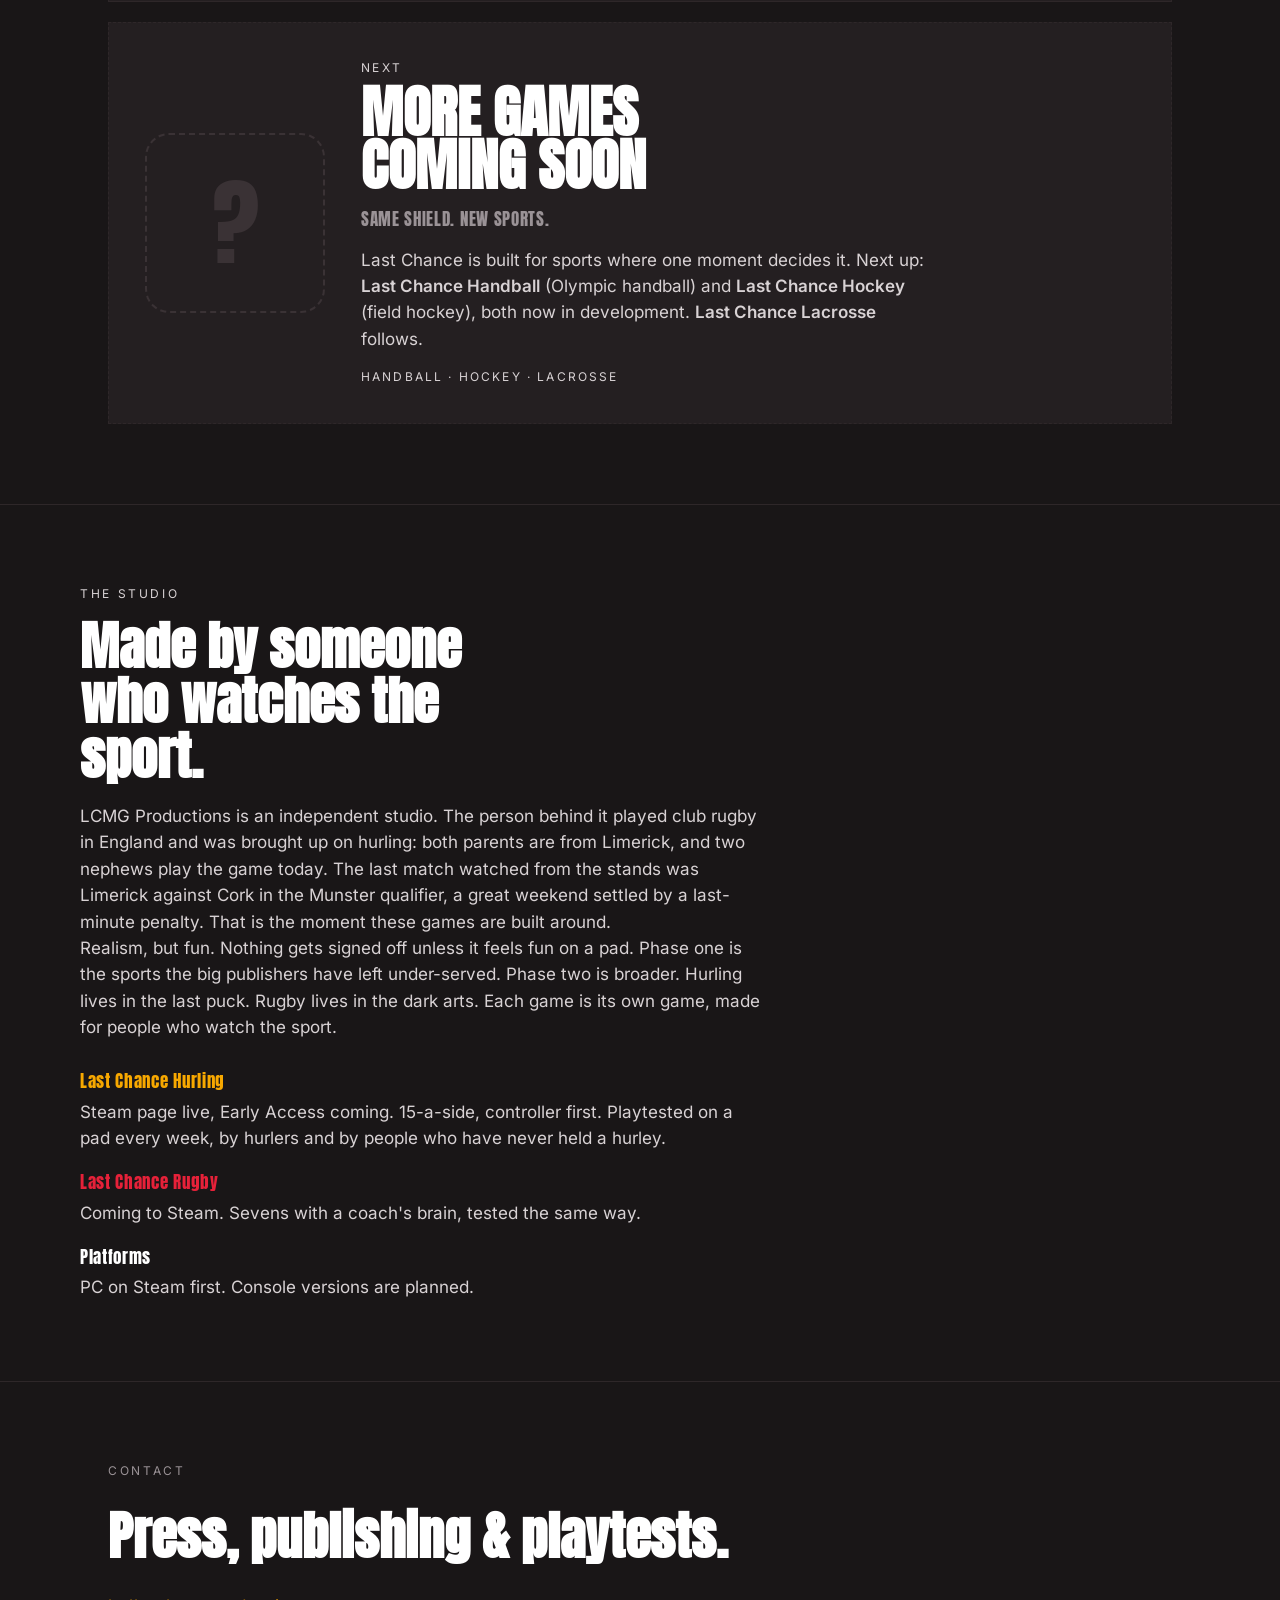
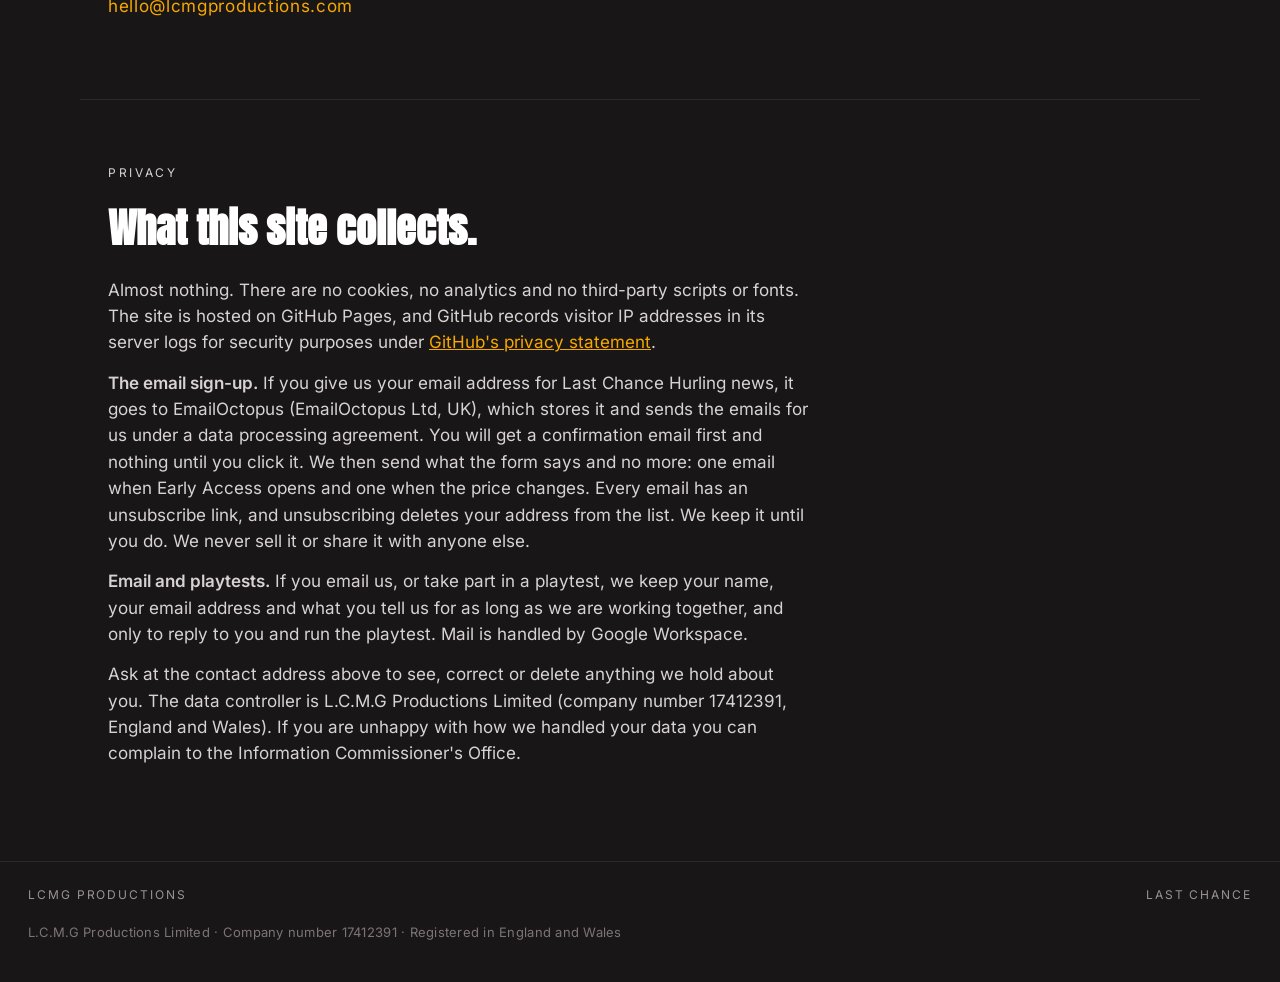
==== commit 45379529: "Hurling: Steam wishlist button, known-issues list, email sign-up; privacy notice covers the form - H" ====
--- a/index.html
+++ b/index.html
@@ -55,10 +55,37 @@
           <p class="tag">WIN IT AT THE LAST PUCK.</p>
           <p>
             The strike you get is the strike the defender leaves you.
-            Load the stick, drive through the ball, and let the video review decide
-            whether it was a point.
-          </p>
-          <p class="status">In development</p>
+            Get set, find space, drive through the ball, and let the video review decide
+            whether it was a point. Fifteen a side, on a pad, made by one person.
+          </p>
+          <p class="status">Steam page live &middot; Early Access coming &middot; Windows</p>
+          <p class="actions">
+            <a class="btn" href="https://store.steampowered.com/app/5331970/?utm_source=lcmgsite&amp;utm_medium=web&amp;utm_campaign=hurling_ea" rel="noopener">Wishlist on Steam</a>
+          </p>
+          <details class="know">
+            <summary>What to know before you buy</summary>
+            <ul>
+              <li>A match is five minutes of real time: two halves of two and a half minutes. The scoreboard clock reads thirty minutes a half.</li>
+              <li>English only. Single player; no multiplayer, local or online. Windows only.</li>
+              <li>Controller first. Keyboard and mouse work, but a pad is how the game is played and tuned.</li>
+              <li>Career is in the menu and is not finished. The match is what is in the build today.</li>
+              <li>The goalkeeper is the roughest part of the animation.</li>
+              <li>Early Access is expected to last six to nine months. The price rises when the game leaves Early Access.</li>
+            </ul>
+          </details>
+          <!--
+            EmailOctopus plain HTML form. Owner: in EmailOctopus open the "Last Chance Hurling" list, Forms,
+            "HTML form" (not the JavaScript embed), and paste the action URL and the email field name here.
+            No scripts, no cookies, so the privacy notice below stays true.
+          -->
+          <form class="signup" method="post" action="EMAILOCTOPUS_HURLING_FORM_ACTION_URL">
+            <label for="hurling-email">One email when Early Access opens, and one when the price goes up. Nothing else.</label>
+            <div class="row">
+              <input id="hurling-email" type="email" name="field_0" required autocomplete="email" placeholder="you@example.com" />
+              <button type="submit">Tell me</button>
+            </div>
+            <p class="fine">We send a confirmation first. Unsubscribe in any email. <a href="#privacy">Privacy</a>.</p>
+          </form>
         </div>
       </article>
 
@@ -114,7 +141,7 @@
           people who watch the sport.
         </p>
         <dl class="progress">
-          <div><dt>Last Chance Hurling</dt><dd>In development. 15-a-side, controller first. Playtested on a pad every week, by hurlers and by people who have never held a hurley.</dd></div>
+          <div><dt>Last Chance Hurling</dt><dd>Steam page live, Early Access coming. 15-a-side, controller first. Playtested on a pad every week, by hurlers and by people who have never held a hurley.</dd></div>
           <div><dt>Last Chance Rugby</dt><dd>Coming to Steam. Sevens with a coach's brain, tested the same way.</dd></div>
           <div><dt>Platforms</dt><dd>PC on Steam first. Console versions are planned.</dd></div>
         </dl>
@@ -132,19 +159,35 @@
       <p class="kicker">Privacy</p>
       <h2>What this site collects.</h2>
       <p>
-        Nothing on the page itself. There are no cookies, no analytics, no
-        forms and no third-party scripts or fonts. The site is hosted on
-        GitHub Pages, and GitHub records visitor IP addresses in its server
-        logs for security purposes under
+        Almost nothing. There are no cookies, no analytics and no third-party
+        scripts or fonts. The site is hosted on GitHub Pages, and GitHub
+        records visitor IP addresses in its server logs for security purposes
+        under
         <a href="https://docs.github.com/en/site-policy/privacy-policies/github-general-privacy-statement">GitHub's privacy statement</a>.
       </p>
       <p>
-        If you email us, or take part in a playtest, we keep your name, your
-        email address and what you tell us for as long as we are working
-        together, and only to reply to you and run the playtest. We do not
-        sell or share it, and mail is handled by Google Workspace. Ask at the
-        contact address above to see or delete what we hold. The data
-        controller is L.C.M.G Productions Limited (company number 17412391).
+        <strong>The email sign-up.</strong> If you give us your email address
+        for Last Chance Hurling news, it goes to EmailOctopus (EmailOctopus
+        Ltd, UK), which stores it and sends the emails for us under a data
+        processing agreement. You will get a confirmation email first and
+        nothing until you click it. We then send what the form says and no
+        more: one email when Early Access opens and one when the price
+        changes. Every email has an unsubscribe link, and unsubscribing
+        deletes your address from the list. We keep it until you do. We never
+        sell it or share it with anyone else.
+      </p>
+      <p>
+        <strong>Email and playtests.</strong> If you email us, or take part in
+        a playtest, we keep your name, your email address and what you tell us
+        for as long as we are working together, and only to reply to you and
+        run the playtest. Mail is handled by Google Workspace.
+      </p>
+      <p>
+        Ask at the contact address above to see, correct or delete anything we
+        hold about you. The data controller is L.C.M.G Productions Limited
+        (company number 17412391, England and Wales). If you are unhappy with
+        how we handled your data you can complain to the Information
+        Commissioner's Office.
       </p>
     </section>
   </main>
@@ -154,6 +197,7 @@
       <span>LCMG Productions</span>
       <span>Last Chance</span>
     </div>
+    <!-- Owner: add "&middot; Registered office: <address>" once the AD01 change is filed. -->
     <p class="legal">
       L.C.M.G Productions Limited &middot; Company number 17412391 &middot;
       Registered in England and Wales
--- a/styles.css
+++ b/styles.css
@@ -171,6 +171,61 @@
   color: var(--dim);
 }
 
+.actions { margin-top: 18px; }
+.btn {
+  display: inline-block;
+  font-family: Anton, Impact, sans-serif;
+  letter-spacing: 0.08em;
+  text-transform: uppercase;
+  text-decoration: none;
+  font-size: 15px;
+  padding: 12px 22px;
+  background: var(--saffron);
+  color: var(--ground);
+  border: 1px solid var(--saffron);
+}
+.btn:hover { background: var(--ink); border-color: var(--ink); }
+
+.know { margin-top: 22px; max-width: 60ch; }
+.know summary {
+  cursor: pointer;
+  color: var(--saffron);
+  font-size: 13px;
+  letter-spacing: 0.16em;
+  text-transform: uppercase;
+}
+.know ul { margin: 12px 0 0 18px; color: #d8d2d4; font-size: 15px; }
+.know li { margin-bottom: 6px; }
+
+.signup { margin-top: 26px; max-width: 60ch; }
+.signup label { display: block; color: #d8d2d4; margin-bottom: 10px; }
+.signup .row { display: flex; gap: 10px; flex-wrap: wrap; }
+.signup input {
+  flex: 1 1 240px;
+  min-width: 0;
+  padding: 12px 14px;
+  font: inherit;
+  font-size: 16px;
+  background: var(--ground);
+  color: var(--ink);
+  border: 1px solid #3a3235;
+}
+.signup input:focus { outline: 2px solid var(--saffron); outline-offset: 1px; }
+.signup button {
+  font-family: Anton, Impact, sans-serif;
+  letter-spacing: 0.08em;
+  text-transform: uppercase;
+  font-size: 15px;
+  padding: 12px 22px;
+  background: var(--saffron);
+  color: var(--ground);
+  border: 1px solid var(--saffron);
+  cursor: pointer;
+}
+.signup button:hover { background: var(--ink); border-color: var(--ink); }
+.signup .fine { margin-top: 10px; font-size: 13px; color: var(--dim); max-width: none; }
+.signup .fine a { color: var(--saffron); }
+
 .progress { display: grid; gap: 18px; margin-top: 28px; }
 .progress dt {
   font-family: Anton, Impact, sans-serif;
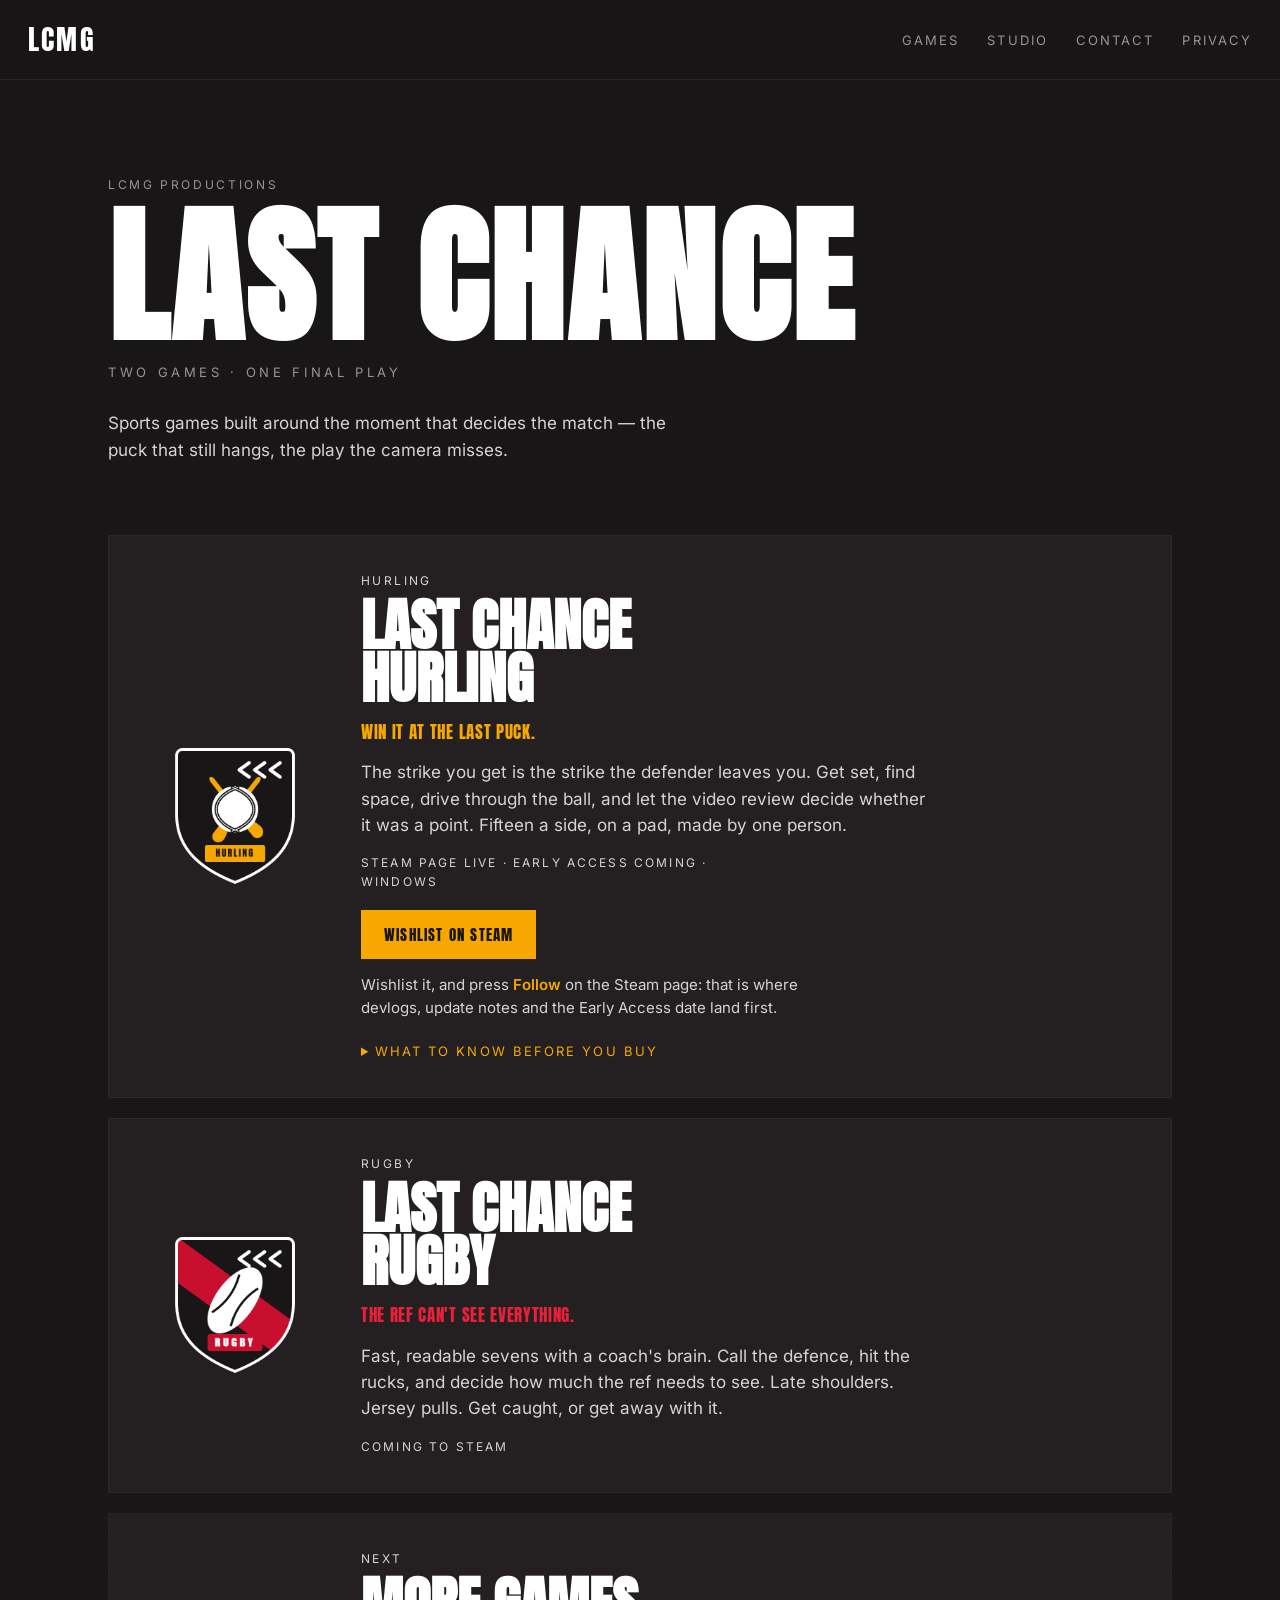
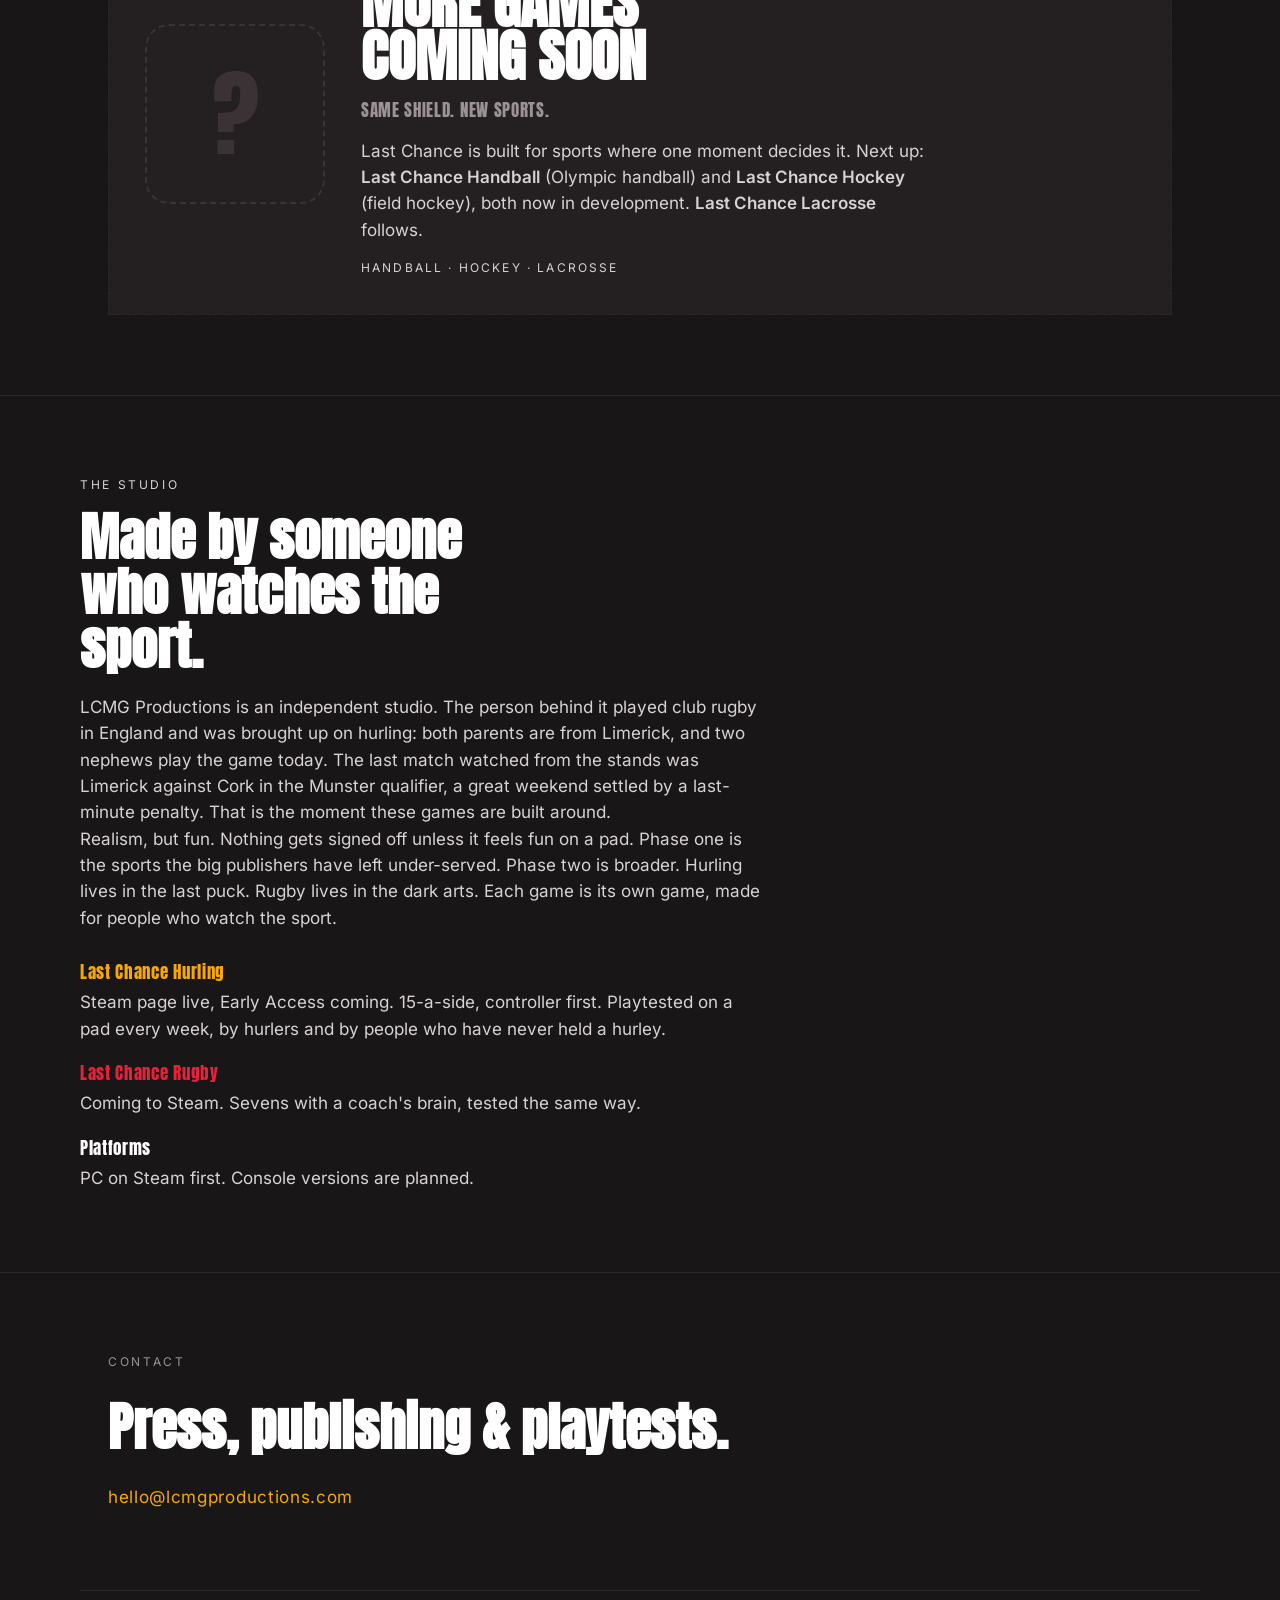
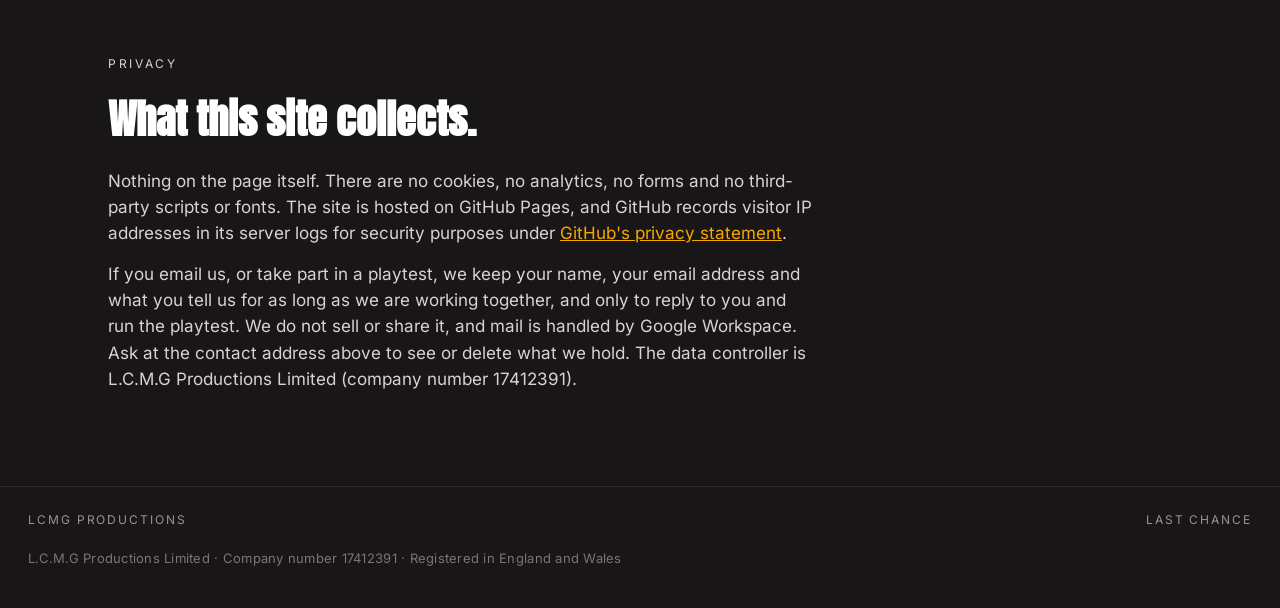
==== commit 52bbc4eb: "Hurling card: drop the email form, point people at Steam Follow; privacy back to "no forms" Steam wi" ====
--- a/index.html
+++ b/index.html
@@ -62,6 +62,7 @@
           <p class="actions">
             <a class="btn" href="https://store.steampowered.com/app/5331970/?utm_source=lcmgsite&amp;utm_medium=web&amp;utm_campaign=hurling_ea" rel="noopener">Wishlist on Steam</a>
           </p>
+          <p class="follow">Wishlist it, and press <strong>Follow</strong> on the Steam page: that is where devlogs, update notes and the Early Access date land first.</p>
           <details class="know">
             <summary>What to know before you buy</summary>
             <ul>
@@ -73,19 +74,6 @@
               <li>Early Access is expected to last six to nine months. The price rises when the game leaves Early Access.</li>
             </ul>
           </details>
-          <!--
-            EmailOctopus plain HTML form. Owner: in EmailOctopus open the "Last Chance Hurling" list, Forms,
-            "HTML form" (not the JavaScript embed), and paste the action URL and the email field name here.
-            No scripts, no cookies, so the privacy notice below stays true.
-          -->
-          <form class="signup" method="post" action="EMAILOCTOPUS_HURLING_FORM_ACTION_URL">
-            <label for="hurling-email">One email when Early Access opens, and one when the price goes up. Nothing else.</label>
-            <div class="row">
-              <input id="hurling-email" type="email" name="field_0" required autocomplete="email" placeholder="you@example.com" />
-              <button type="submit">Tell me</button>
-            </div>
-            <p class="fine">We send a confirmation first. Unsubscribe in any email. <a href="#privacy">Privacy</a>.</p>
-          </form>
         </div>
       </article>
 
@@ -159,35 +147,19 @@
       <p class="kicker">Privacy</p>
       <h2>What this site collects.</h2>
       <p>
-        Almost nothing. There are no cookies, no analytics and no third-party
-        scripts or fonts. The site is hosted on GitHub Pages, and GitHub
-        records visitor IP addresses in its server logs for security purposes
-        under
+        Nothing on the page itself. There are no cookies, no analytics, no
+        forms and no third-party scripts or fonts. The site is hosted on
+        GitHub Pages, and GitHub records visitor IP addresses in its server
+        logs for security purposes under
         <a href="https://docs.github.com/en/site-policy/privacy-policies/github-general-privacy-statement">GitHub's privacy statement</a>.
       </p>
       <p>
-        <strong>The email sign-up.</strong> If you give us your email address
-        for Last Chance Hurling news, it goes to EmailOctopus (EmailOctopus
-        Ltd, UK), which stores it and sends the emails for us under a data
-        processing agreement. You will get a confirmation email first and
-        nothing until you click it. We then send what the form says and no
-        more: one email when Early Access opens and one when the price
-        changes. Every email has an unsubscribe link, and unsubscribing
-        deletes your address from the list. We keep it until you do. We never
-        sell it or share it with anyone else.
-      </p>
-      <p>
-        <strong>Email and playtests.</strong> If you email us, or take part in
-        a playtest, we keep your name, your email address and what you tell us
-        for as long as we are working together, and only to reply to you and
-        run the playtest. Mail is handled by Google Workspace.
-      </p>
-      <p>
-        Ask at the contact address above to see, correct or delete anything we
-        hold about you. The data controller is L.C.M.G Productions Limited
-        (company number 17412391, England and Wales). If you are unhappy with
-        how we handled your data you can complain to the Information
-        Commissioner's Office.
+        If you email us, or take part in a playtest, we keep your name, your
+        email address and what you tell us for as long as we are working
+        together, and only to reply to you and run the playtest. We do not
+        sell or share it, and mail is handled by Google Workspace. Ask at the
+        contact address above to see or delete what we hold. The data
+        controller is L.C.M.G Productions Limited (company number 17412391).
       </p>
     </section>
   </main>
--- a/styles.css
+++ b/styles.css
@@ -197,34 +197,8 @@
 .know ul { margin: 12px 0 0 18px; color: #d8d2d4; font-size: 15px; }
 .know li { margin-bottom: 6px; }
 
-.signup { margin-top: 26px; max-width: 60ch; }
-.signup label { display: block; color: #d8d2d4; margin-bottom: 10px; }
-.signup .row { display: flex; gap: 10px; flex-wrap: wrap; }
-.signup input {
-  flex: 1 1 240px;
-  min-width: 0;
-  padding: 12px 14px;
-  font: inherit;
-  font-size: 16px;
-  background: var(--ground);
-  color: var(--ink);
-  border: 1px solid #3a3235;
-}
-.signup input:focus { outline: 2px solid var(--saffron); outline-offset: 1px; }
-.signup button {
-  font-family: Anton, Impact, sans-serif;
-  letter-spacing: 0.08em;
-  text-transform: uppercase;
-  font-size: 15px;
-  padding: 12px 22px;
-  background: var(--saffron);
-  color: var(--ground);
-  border: 1px solid var(--saffron);
-  cursor: pointer;
-}
-.signup button:hover { background: var(--ink); border-color: var(--ink); }
-.signup .fine { margin-top: 10px; font-size: 13px; color: var(--dim); max-width: none; }
-.signup .fine a { color: var(--saffron); }
+.follow { margin-top: 14px; font-size: 15px; color: var(--dim); }
+.follow strong { color: var(--saffron); font-weight: 600; }
 
 .progress { display: grid; gap: 18px; margin-top: 28px; }
 .progress dt {
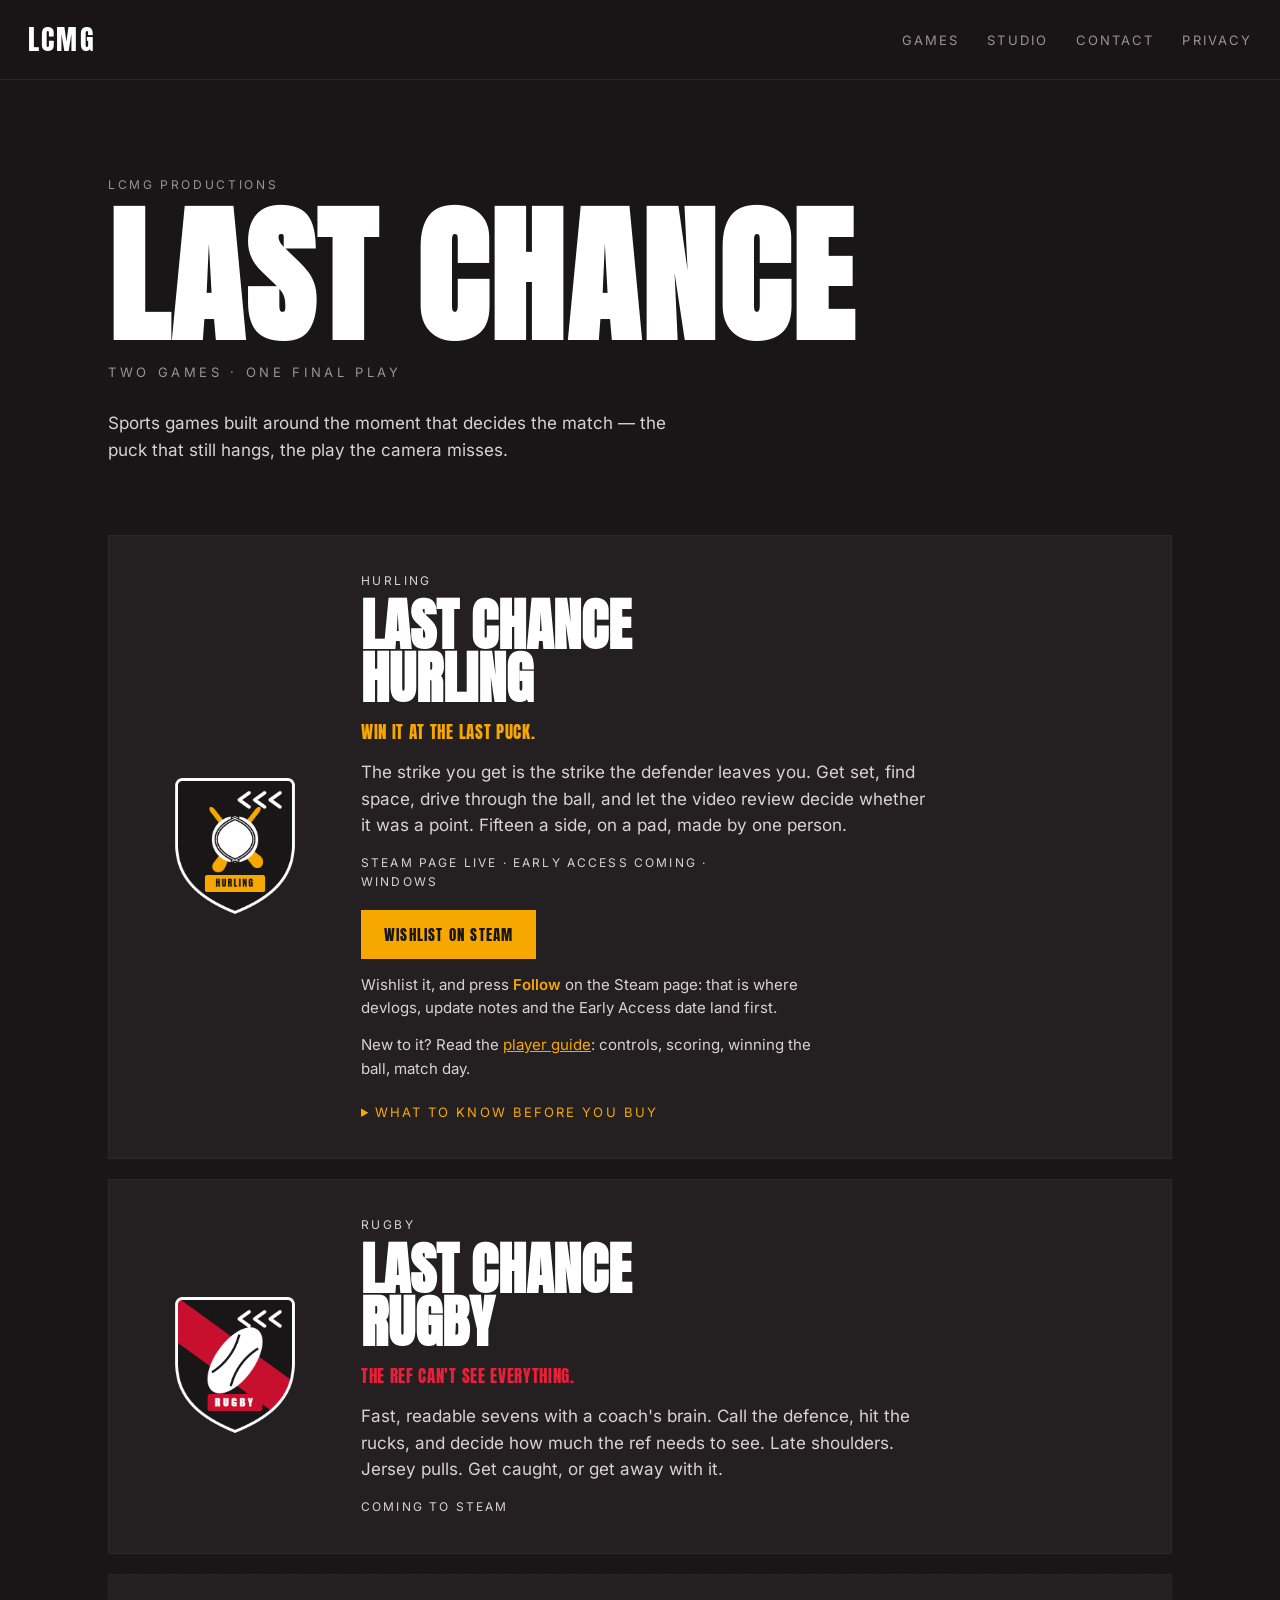
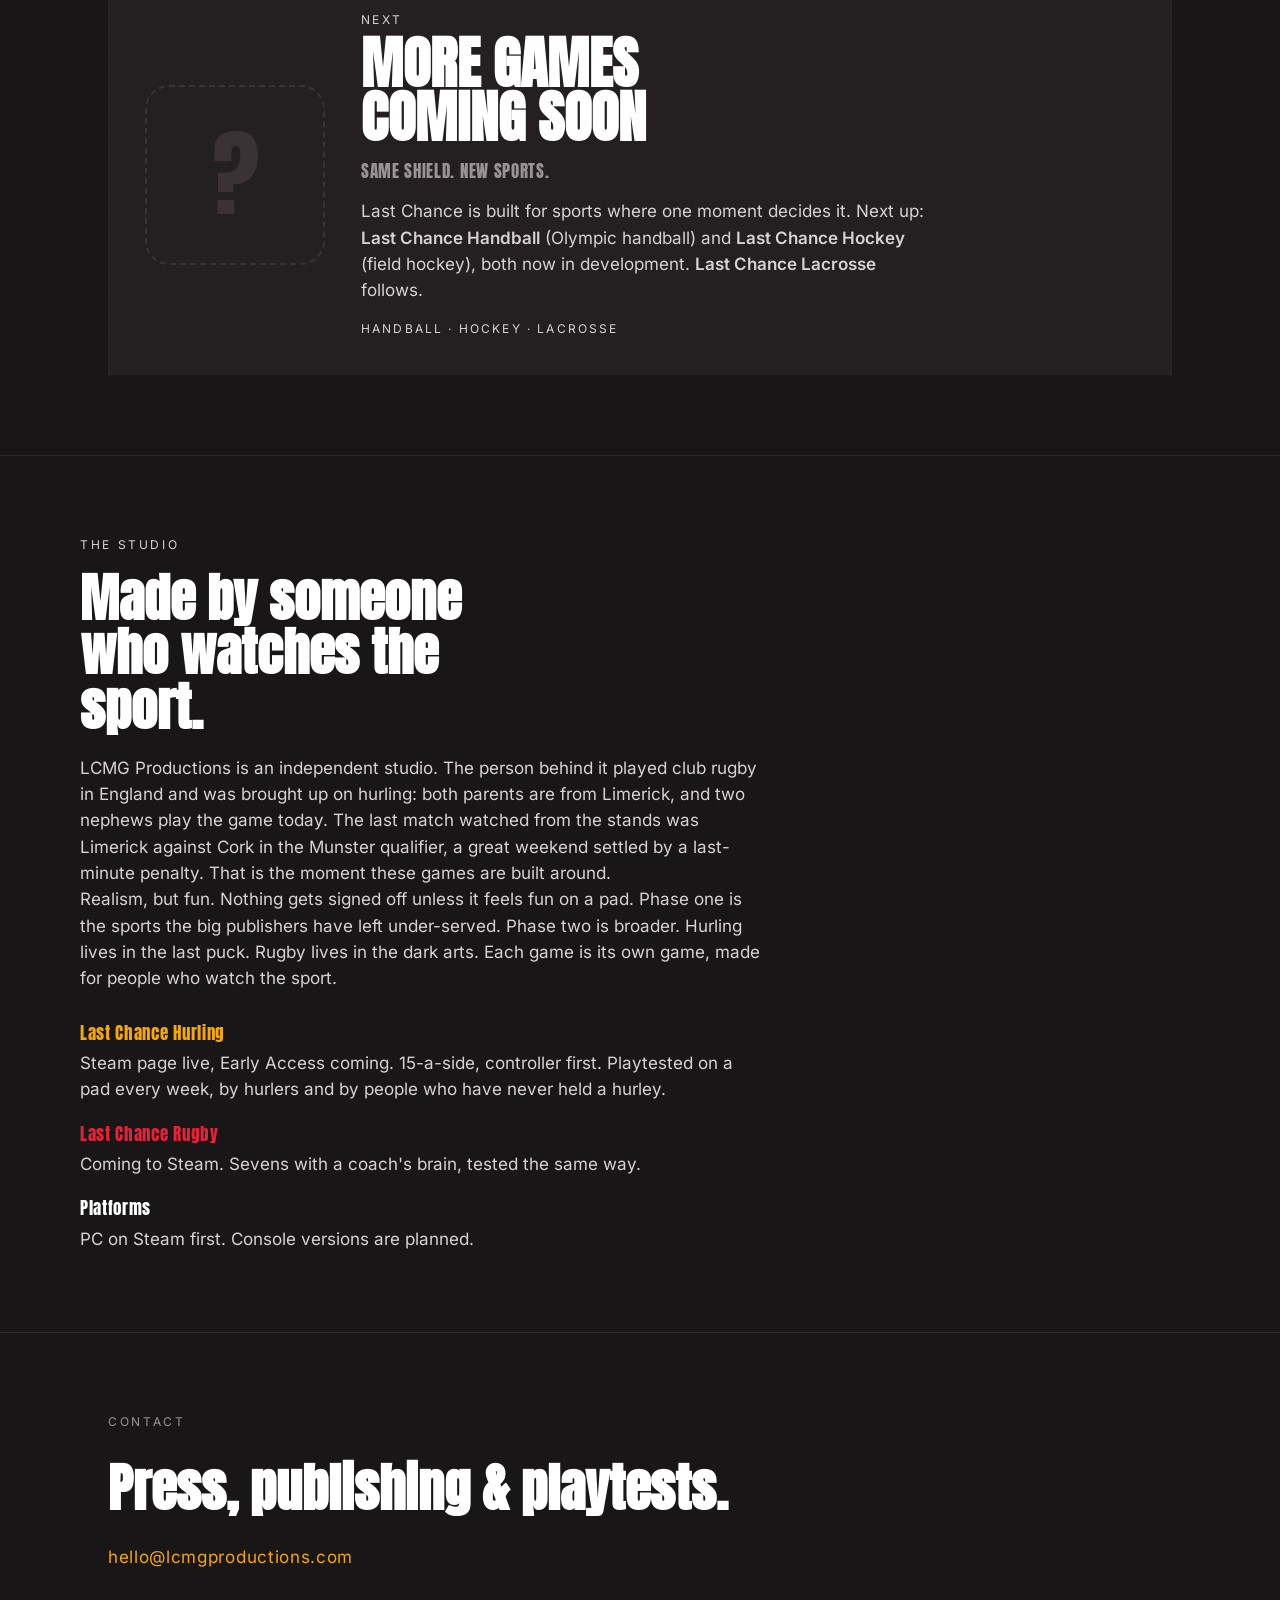
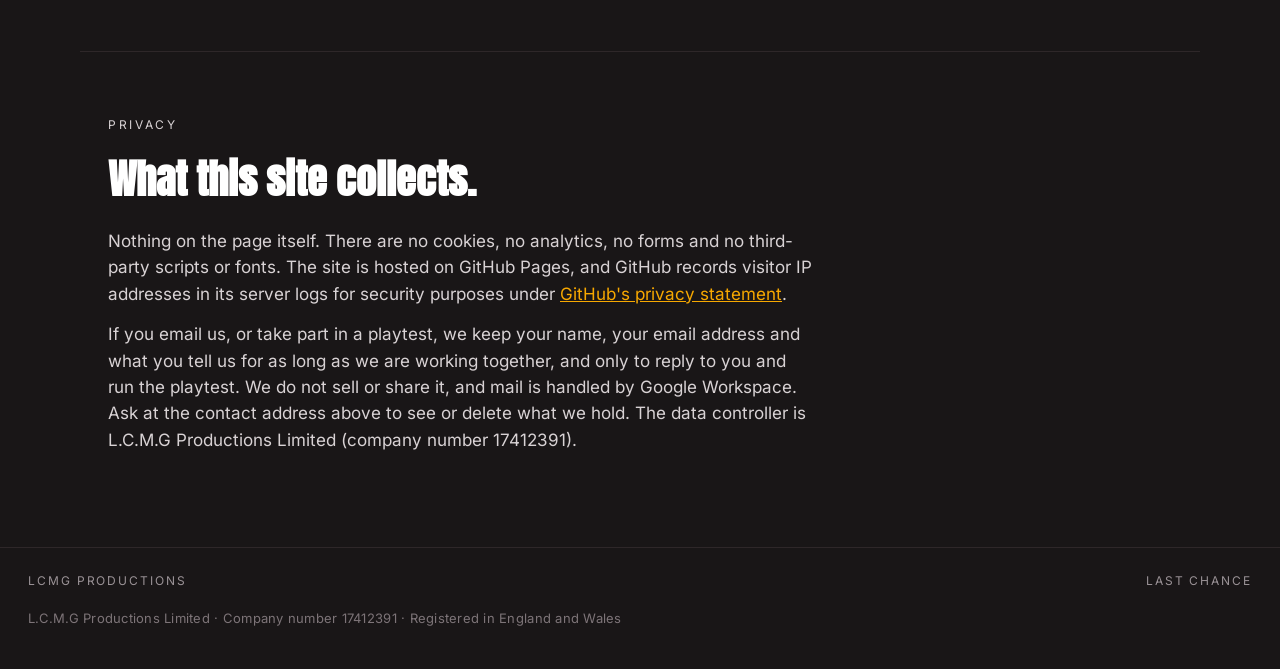
==== commit 35129a89: "Hurling: the player guide at /hurling/guide/ (controls, scoring, winning the ball, match day, Early " ====
--- a/index.html
+++ b/index.html
@@ -63,6 +63,7 @@
             <a class="btn" href="https://store.steampowered.com/app/5331970/?utm_source=lcmgsite&amp;utm_medium=web&amp;utm_campaign=hurling_ea" rel="noopener">Wishlist on Steam</a>
           </p>
           <p class="follow">Wishlist it, and press <strong>Follow</strong> on the Steam page: that is where devlogs, update notes and the Early Access date land first.</p>
+          <p class="follow">New to it? Read the <a href="hurling/guide/" style="color: var(--saffron)">player guide</a>: controls, scoring, winning the ball, match day.</p>
           <details class="know">
             <summary>What to know before you buy</summary>
             <ul>
